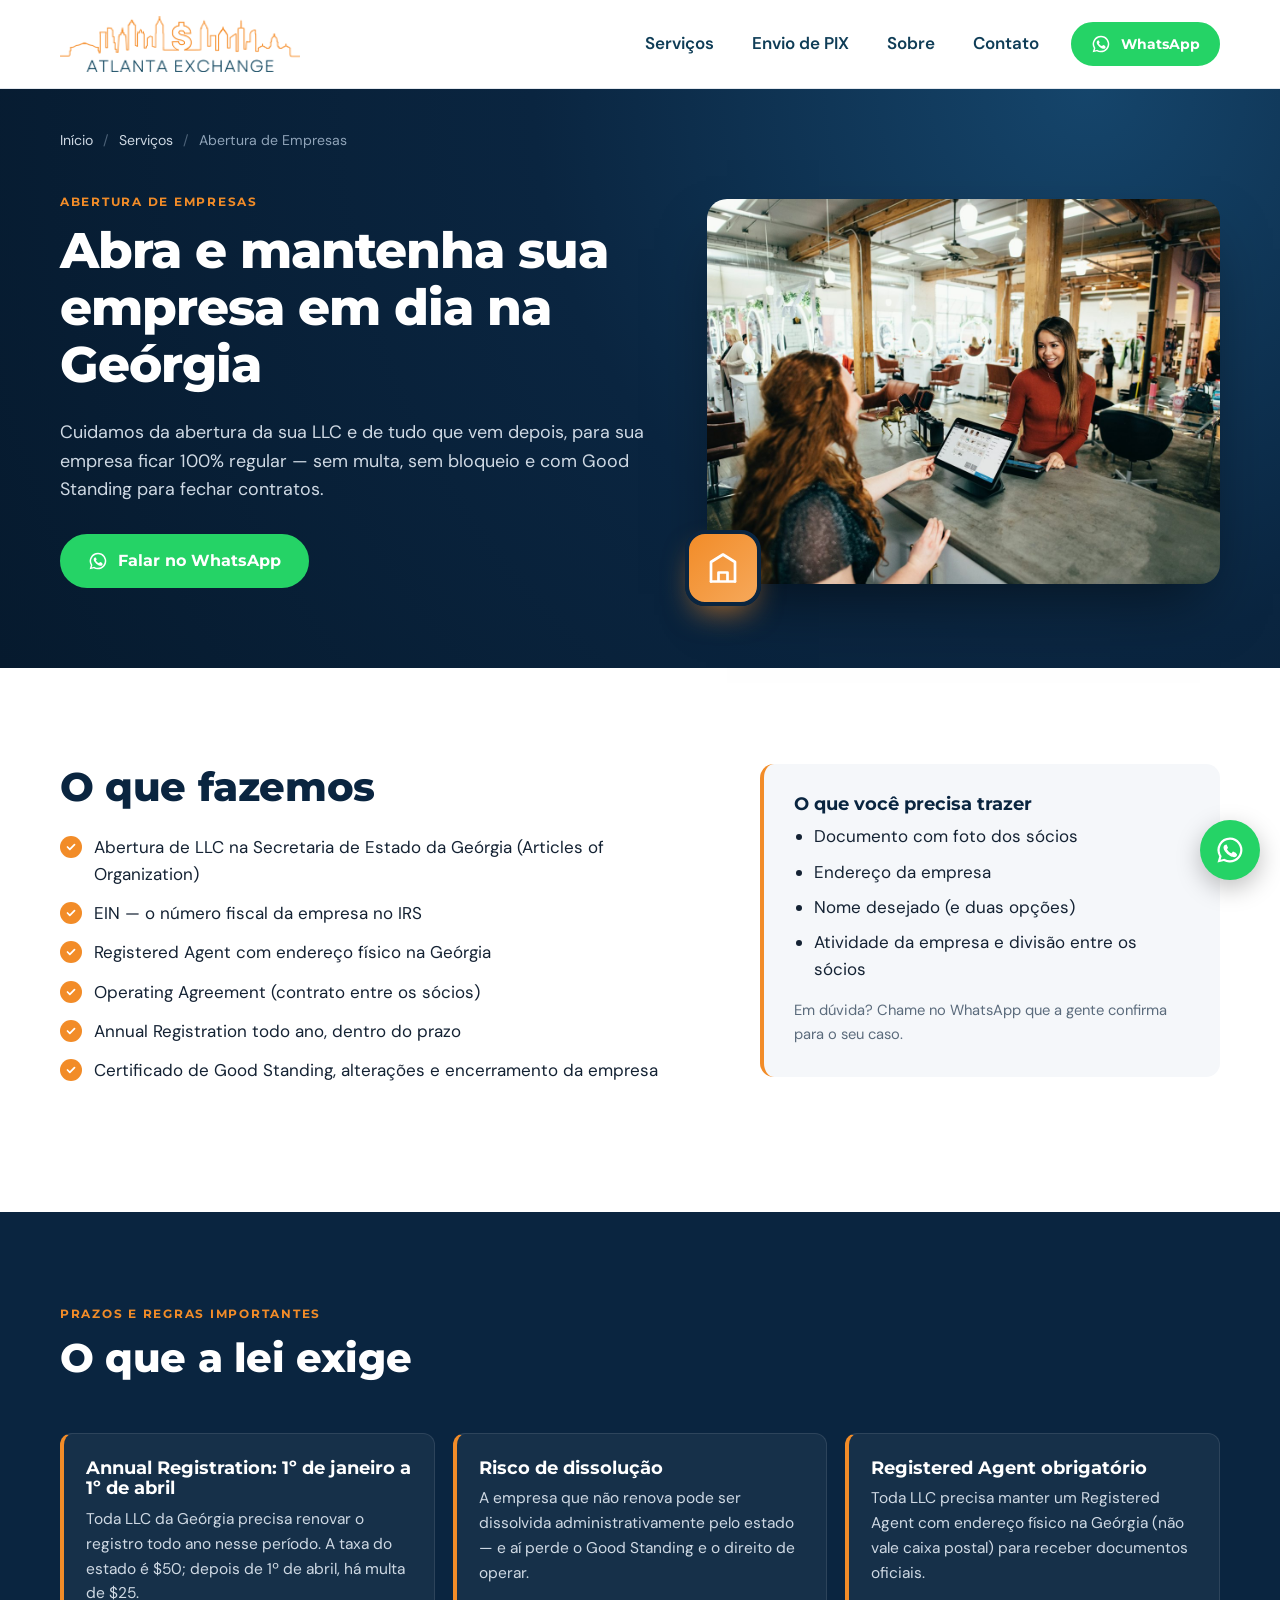
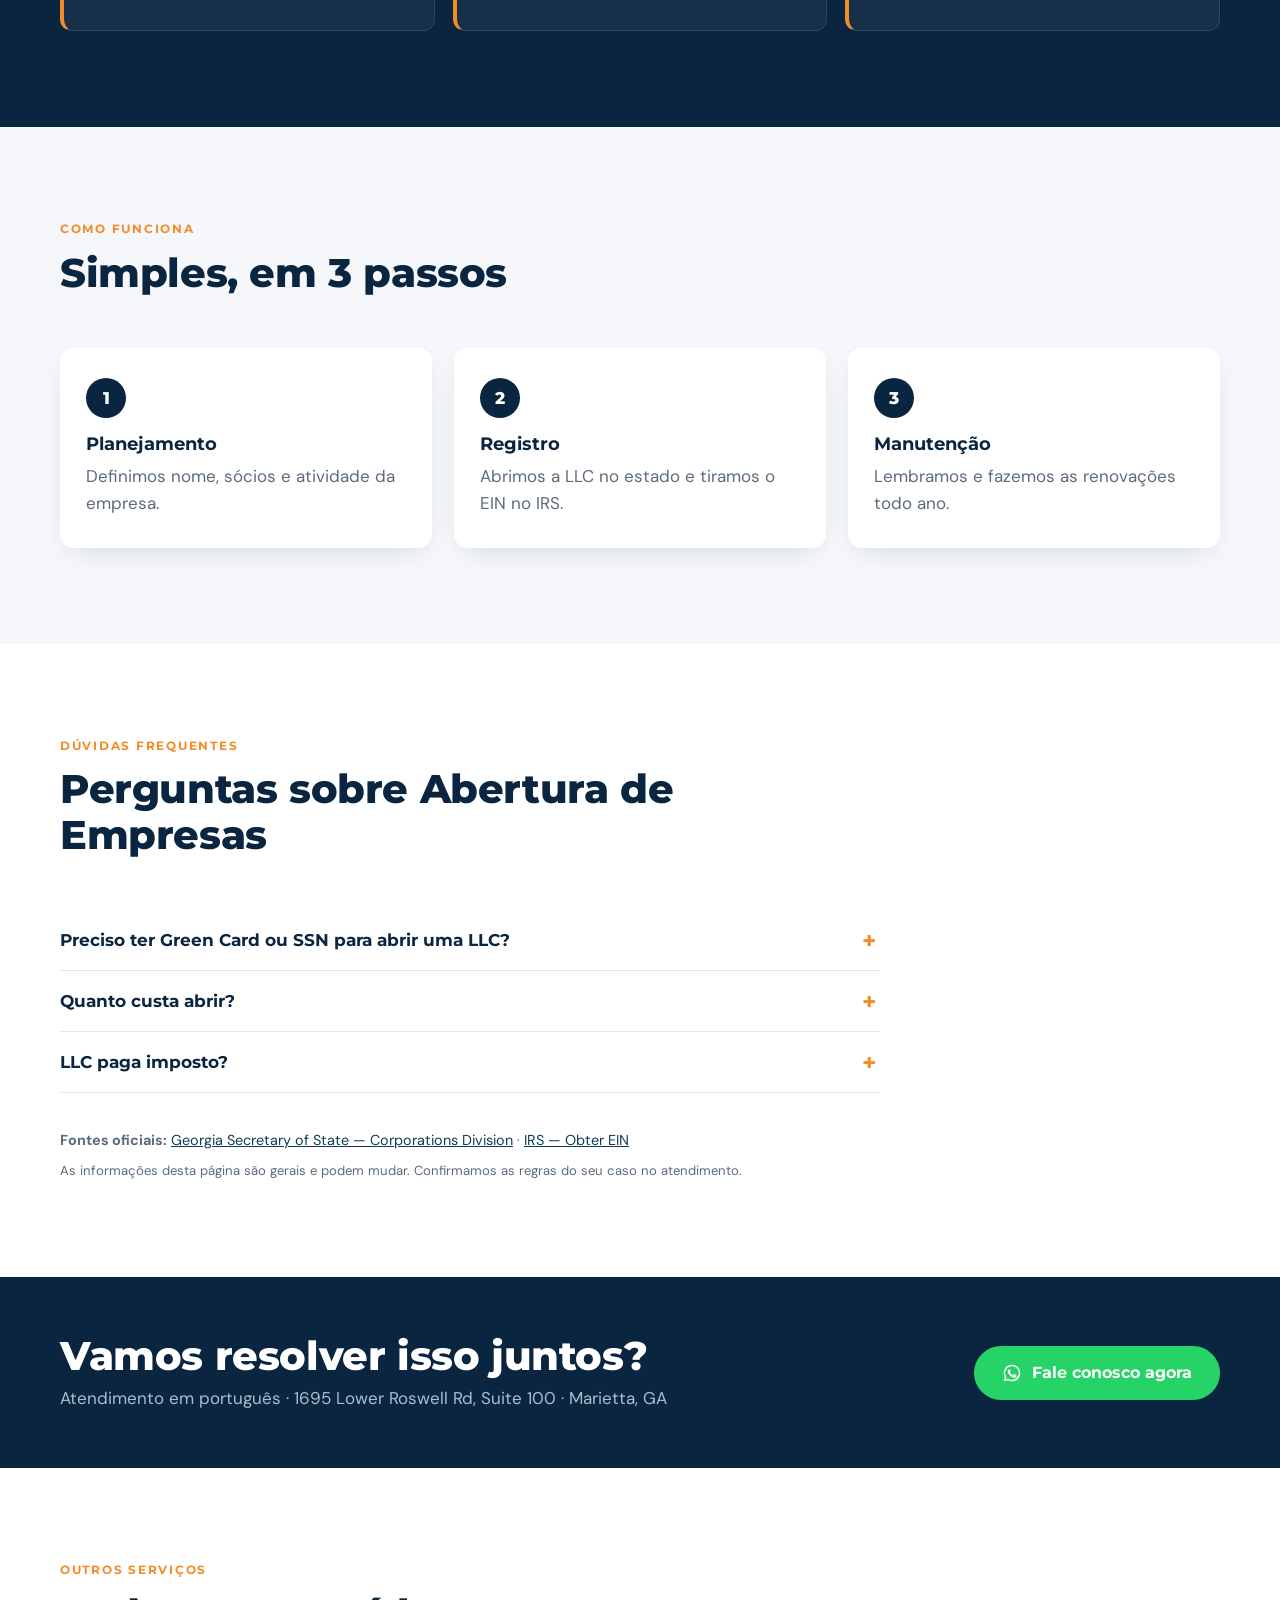
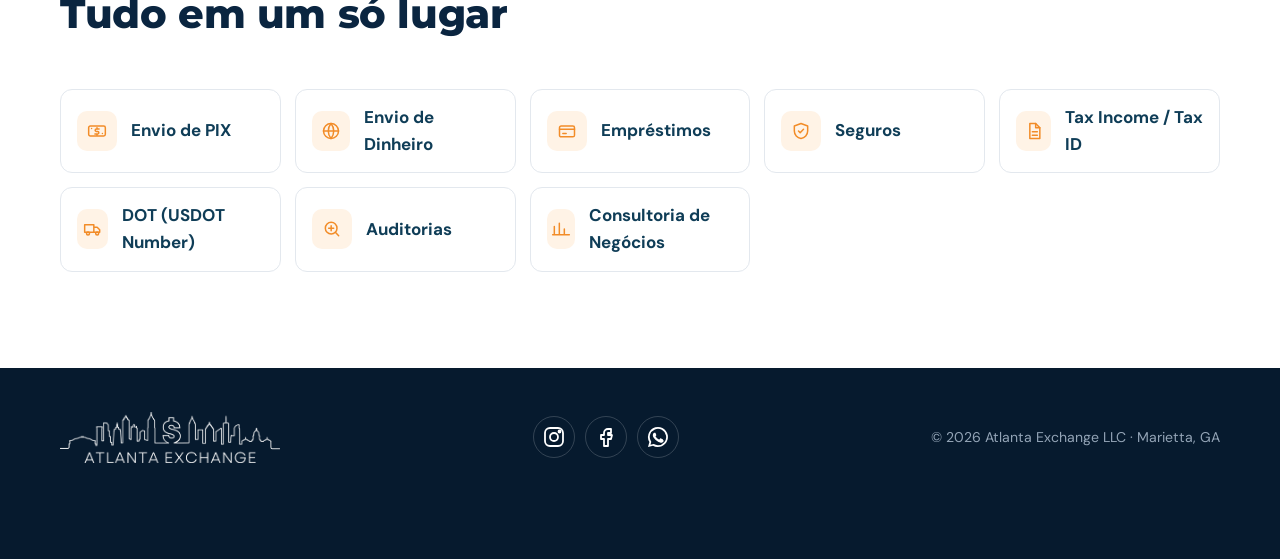
==== site/servicos/abertura-de-empresas.html @ a4a87ce2 "Site novo da Atlanta Exchange (fora do Wix) Site estático com home, 9 páginas de serviço, cotação do" ====
<!doctype html>
<html lang="pt-BR">
<head>
  <meta charset="utf-8">
  <meta name="viewport" content="width=device-width, initial-scale=1">
  <title>Abertura de Empresas em Atlanta | Atlanta Exchange LLC</title>
  <meta name="description" content="Abra sua LLC na Geórgia e mantenha tudo em dia: EIN, Registered Agent e Annual Registration. Atendimento em português em Marietta, GA.">
  <link rel="canonical" href="https://www.atlantaexchangellc.com/servicos/abertura-de-empresas.html">
  <meta property="og:type" content="website">
  <meta property="og:title" content="Abertura de Empresas | Atlanta Exchange">
  <meta property="og:description" content="Abra sua LLC na Geórgia e mantenha tudo em dia: EIN, Registered Agent e Annual Registration.">
  <meta property="og:image" content="https://www.atlantaexchangellc.com/img/hero.jpg">
  <meta property="og:locale" content="pt_BR">
  <link rel="icon" href="../img/favicon.svg" type="image/svg+xml">
  <link rel="preconnect" href="https://fonts.googleapis.com">
  <link rel="preconnect" href="https://fonts.gstatic.com" crossorigin>
  <link href="https://fonts.googleapis.com/css2?family=Montserrat:wght@600;700;800&family=DM+Sans:wght@400;500;700&display=swap" rel="stylesheet">
  <link rel="stylesheet" href="../styles.css">
  <script type="application/ld+json">{"@context":"https://schema.org","@type":"FAQPage","mainEntity":[{"@type":"Question","name":"Preciso ter Green Card ou SSN para abrir uma LLC?","acceptedAnswer":{"@type":"Answer","text":"Não. Não é preciso ser residente para abrir uma LLC. Para o EIN, explicamos o caminho no seu caso."}},{"@type":"Question","name":"Quanto custa abrir?","acceptedAnswer":{"@type":"Answer","text":"A taxa do estado da Geórgia para abrir a LLC é de $100 (online), mais o nosso serviço. Passamos o valor total antes de começar."}},{"@type":"Question","name":"LLC paga imposto?","acceptedAnswer":{"@type":"Answer","text":"Depende do tipo. LLC de um sócio declara junto com o imposto pessoal (Schedule C); LLC com sócios declara pelo Form 1065. Veja nossa página de Tax."}}]}</script>
</head>
<body>

<header class="nav" id="top">
  <div class="quote" data-quote hidden>
    <div class="wrap quote__inner">
      <span class="quote__live" aria-hidden="true"></span>
      <span class="quote__pair">Dólar hoje <small>USD → BRL</small></span>
      <strong class="quote__value" data-quote-value>R$ —</strong>
      <span class="quote__change" data-quote-change></span>
      <span class="quote__time" data-quote-time></span>
      <a class="quote__cta" href="https://wa.me/16787700385?text=Ol%C3%A1!%20Qual%20a%20cota%C3%A7%C3%A3o%20de%20hoje%20para%20envio%20de%20PIX%3F" target="_blank" rel="noopener">Ver nossa cotação para PIX →</a>
    </div>
  </div>
  <div class="wrap nav__inner">
    <a href="../" class="nav__logo" aria-label="Atlanta Exchange — início">
      <img src="../img/logo.png" alt="Atlanta Exchange" width="250" height="58">
    </a>
    <button class="nav__toggle" aria-label="Abrir menu" aria-expanded="false" aria-controls="menu">
      <span></span><span></span><span></span>
    </button>
    <nav id="menu" class="nav__menu">
      <a href="../#servicos">Serviços</a>
      <a href="../#remessa">Envio de PIX</a>
      <a href="../#sobre">Sobre</a>
      <a href="../#contato">Contato</a>
      <a href="https://wa.me/16787700385" class="btn btn--sm btn--wa" target="_blank" rel="noopener"><svg class="wa-ico" viewBox="0 0 24 24" aria-hidden="true"><path fill="currentColor" d="M12 2a10 10 0 0 0-8.6 15.1L2 22l5-1.3A10 10 0 1 0 12 2Zm0 18.2a8.2 8.2 0 0 1-4.2-1.1l-.3-.2-3 .8.8-2.9-.2-.3A8.2 8.2 0 1 1 12 20.2Zm4.5-6.1c-.2-.1-1.5-.7-1.7-.8-.2-.1-.4-.1-.6.1l-.8 1c-.1.2-.3.2-.5.1a6.7 6.7 0 0 1-3.3-2.9c-.2-.4.2-.4.7-1.3.1-.2 0-.3 0-.4l-.8-1.8c-.2-.5-.4-.4-.6-.4h-.5a1 1 0 0 0-.7.3 3 3 0 0 0-.9 2.2 5.2 5.2 0 0 0 1.1 2.8 11.9 11.9 0 0 0 4.6 4c1.7.7 2.3.8 3.2.7.5-.1 1.5-.6 1.7-1.2.2-.6.2-1.1.2-1.2-.1-.1-.3-.2-.5-.3Z"/></svg> WhatsApp</a>
    </nav>
  </div>
</header>

<main>
  <section class="page-hero">
    <div class="wrap">
      <nav class="crumbs" aria-label="Você está em"><a href="../">Início</a> <span>/</span> <a href="../#servicos">Serviços</a> <span>/</span> Abertura de Empresas</nav>
      <div class="page-hero__inner">
        <div>
          <p class="eyebrow">Abertura de Empresas</p>
          <h1>Abra e mantenha sua empresa em dia na Geórgia</h1>
          <p class="page-hero__lead">Cuidamos da abertura da sua LLC e de tudo que vem depois, para sua empresa ficar 100% regular — sem multa, sem bloqueio e com Good Standing para fechar contratos.</p>
          <a href="https://wa.me/16787700385?text=Ol%C3%A1!%20Quero%20abrir%20(ou%20regularizar)%20minha%20empresa." class="btn btn--wa" target="_blank" rel="noopener"><svg class="wa-ico" viewBox="0 0 24 24" aria-hidden="true"><path fill="currentColor" d="M12 2a10 10 0 0 0-8.6 15.1L2 22l5-1.3A10 10 0 1 0 12 2Zm0 18.2a8.2 8.2 0 0 1-4.2-1.1l-.3-.2-3 .8.8-2.9-.2-.3A8.2 8.2 0 1 1 12 20.2Zm4.5-6.1c-.2-.1-1.5-.7-1.7-.8-.2-.1-.4-.1-.6.1l-.8 1c-.1.2-.3.2-.5.1a6.7 6.7 0 0 1-3.3-2.9c-.2-.4.2-.4.7-1.3.1-.2 0-.3 0-.4l-.8-1.8c-.2-.5-.4-.4-.6-.4h-.5a1 1 0 0 0-.7.3 3 3 0 0 0-.9 2.2 5.2 5.2 0 0 0 1.1 2.8 11.9 11.9 0 0 0 4.6 4c1.7.7 2.3.8 3.2.7.5-.1 1.5-.6 1.7-1.2.2-.6.2-1.1.2-1.2-.1-.1-.3-.2-.5-.3Z"/></svg> Falar no WhatsApp</a>
        </div>
        <figure class="page-hero__photo">
          <img src="../img/servicos/abertura-de-empresas.jpg" alt="Empreendedora atendendo cliente no balcão do seu negócio" width="1200" height="900">
          <span class="page-hero__icon"><svg viewBox="0 0 24 24"><path d="M4 21V8l8-5 8 5v13"/><path d="M9 21v-6h6v6M4 21h16"/></svg></span>
        </figure>
      </div>
    </div>
  </section>

  <section class="section">
    <div class="wrap detail">
      <div>
        <h2>O que fazemos</h2>
        <ul class="checks checks--light">
          <li>Abertura de LLC na Secretaria de Estado da Geórgia (Articles of Organization)</li>
          <li>EIN — o número fiscal da empresa no IRS</li>
          <li>Registered Agent com endereço físico na Geórgia</li>
          <li>Operating Agreement (contrato entre os sócios)</li>
          <li>Annual Registration todo ano, dentro do prazo</li>
          <li>Certificado de Good Standing, alterações e encerramento da empresa</li>
        </ul>
      </div>
      <aside class="docs">
        <h3>O que você precisa trazer</h3>
        <ul>
          <li>Documento com foto dos sócios</li>
          <li>Endereço da empresa</li>
          <li>Nome desejado (e duas opções)</li>
          <li>Atividade da empresa e divisão entre os sócios</li>
        </ul>
        <p class="docs__note">Em dúvida? Chame no WhatsApp que a gente confirma para o seu caso.</p>
      </aside>
    </div>
  </section>

  <section class="section section--dark">
    <div class="wrap">
      <div class="section__head"><p class="eyebrow">Prazos e regras importantes</p><h2>O que a lei exige</h2></div>
      <div class="rules rules--3">
        <div class="rule"><h3>Annual Registration: 1º de janeiro a 1º de abril</h3><p>Toda LLC da Geórgia precisa renovar o registro todo ano nesse período. A taxa do estado é $50; depois de 1º de abril, há multa de $25.</p></div>
        <div class="rule"><h3>Risco de dissolução</h3><p>A empresa que não renova pode ser dissolvida administrativamente pelo estado — e aí perde o Good Standing e o direito de operar.</p></div>
        <div class="rule"><h3>Registered Agent obrigatório</h3><p>Toda LLC precisa manter um Registered Agent com endereço físico na Geórgia (não vale caixa postal) para receber documentos oficiais.</p></div>
      </div>
    </div>
  </section>

  <section class="section section--tint">
    <div class="wrap">
      <div class="section__head"><p class="eyebrow">Como funciona</p><h2>Simples, em 3 passos</h2></div>
      <ol class="steps">
        <li><h3>Planejamento</h3><p>Definimos nome, sócios e atividade da empresa.</p></li>
        <li><h3>Registro</h3><p>Abrimos a LLC no estado e tiramos o EIN no IRS.</p></li>
        <li><h3>Manutenção</h3><p>Lembramos e fazemos as renovações todo ano.</p></li>
      </ol>
    </div>
  </section>

  <section class="section">
    <div class="wrap faq">
      <div class="section__head"><p class="eyebrow">Dúvidas frequentes</p><h2>Perguntas sobre Abertura de Empresas</h2></div>
      <details><summary>Preciso ter Green Card ou SSN para abrir uma LLC?</summary><p>Não. Não é preciso ser residente para abrir uma LLC. Para o EIN, explicamos o caminho no seu caso.</p></details>
      <details><summary>Quanto custa abrir?</summary><p>A taxa do estado da Geórgia para abrir a LLC é de $100 (online), mais o nosso serviço. Passamos o valor total antes de começar.</p></details>
      <details><summary>LLC paga imposto?</summary><p>Depende do tipo. LLC de um sócio declara junto com o imposto pessoal (Schedule C); LLC com sócios declara pelo Form 1065. Veja nossa página de Tax.</p></details>
      <p class="sources"><strong>Fontes oficiais:</strong> <a href="https://sos.ga.gov/corporations-division-georgia-secretary-states-office" target="_blank" rel="noopener">Georgia Secretary of State — Corporations Division</a> · <a href="https://www.irs.gov/businesses/small-businesses-self-employed/get-an-employer-identification-number" target="_blank" rel="noopener">IRS — Obter EIN</a></p>
      <p class="disclaimer">As informações desta página são gerais e podem mudar. Confirmamos as regras do seu caso no atendimento.</p>
    </div>
  </section>

  <section class="cta-band">
    <div class="wrap cta-band__inner">
      <div>
        <h2>Vamos resolver isso juntos?</h2>
        <p>Atendimento em português · 1695 Lower Roswell Rd, Suite 100 · Marietta, GA</p>
      </div>
      <a href="https://wa.me/16787700385?text=Ol%C3%A1!%20Quero%20abrir%20(ou%20regularizar)%20minha%20empresa." class="btn btn--wa" target="_blank" rel="noopener"><svg class="wa-ico" viewBox="0 0 24 24" aria-hidden="true"><path fill="currentColor" d="M12 2a10 10 0 0 0-8.6 15.1L2 22l5-1.3A10 10 0 1 0 12 2Zm0 18.2a8.2 8.2 0 0 1-4.2-1.1l-.3-.2-3 .8.8-2.9-.2-.3A8.2 8.2 0 1 1 12 20.2Zm4.5-6.1c-.2-.1-1.5-.7-1.7-.8-.2-.1-.4-.1-.6.1l-.8 1c-.1.2-.3.2-.5.1a6.7 6.7 0 0 1-3.3-2.9c-.2-.4.2-.4.7-1.3.1-.2 0-.3 0-.4l-.8-1.8c-.2-.5-.4-.4-.6-.4h-.5a1 1 0 0 0-.7.3 3 3 0 0 0-.9 2.2 5.2 5.2 0 0 0 1.1 2.8 11.9 11.9 0 0 0 4.6 4c1.7.7 2.3.8 3.2.7.5-.1 1.5-.6 1.7-1.2.2-.6.2-1.1.2-1.2-.1-.1-.3-.2-.5-.3Z"/></svg> Fale conosco agora</a>
    </div>
  </section>

  <section class="section">
    <div class="wrap">
      <div class="section__head"><p class="eyebrow">Outros serviços</p><h2>Tudo em um só lugar</h2></div>
      <div class="others">
        <a href="envio-de-pix.html"><span class="card__icon"><svg viewBox="0 0 24 24"><rect x="2" y="6" width="20" height="12" rx="2"/><path d="M14.5 9.5h-3.2a1.5 1.5 0 0 0 0 3h1.4a1.5 1.5 0 0 1 0 3H9.5M12 8v1.5M12 15.5V17M5.5 9v.01M18.5 15v.01"/></svg></span>Envio de PIX</a>
        <a href="envio-de-dinheiro.html"><span class="card__icon"><svg viewBox="0 0 24 24"><circle cx="12" cy="12" r="9"/><path d="M3 12h18M12 3a14 14 0 0 1 0 18M12 3a14 14 0 0 0 0 18"/></svg></span>Envio de Dinheiro</a>
        <a href="emprestimos.html"><span class="card__icon"><svg viewBox="0 0 24 24"><rect x="3" y="6" width="18" height="13" rx="2"/><path d="M3 10h18M7 15h4"/></svg></span>Empréstimos</a>
        <a href="seguros.html"><span class="card__icon"><svg viewBox="0 0 24 24"><path d="M12 3 4 6v6c0 4.5 3.4 8.3 8 9 4.6-.7 8-4.5 8-9V6l-8-3Z"/><path d="m9 12 2 2 4-4"/></svg></span>Seguros</a>
        <a href="tax-income-tax-id.html"><span class="card__icon"><svg viewBox="0 0 24 24"><path d="M7 3h7l5 5v13H7z"/><path d="M14 3v5h5M10 13h6M10 17h6"/></svg></span>Tax Income / Tax ID</a>
        <a href="dot-usdot.html"><span class="card__icon"><svg viewBox="0 0 24 24"><path d="M2 7h11v9H2zM13 10h4l3 3v3h-7"/><circle cx="6" cy="17.5" r="1.8"/><circle cx="17" cy="17.5" r="1.8"/></svg></span>DOT (USDOT Number)</a>
        <a href="auditorias.html"><span class="card__icon"><svg viewBox="0 0 24 24"><circle cx="11" cy="11" r="7"/><path d="m20 20-4-4M8 11h6M11 8v6"/></svg></span>Auditorias</a>
        <a href="consultoria-de-negocios.html"><span class="card__icon"><svg viewBox="0 0 24 24"><path d="M4 19V9M10 19V5M16 19v-7M22 19H2"/></svg></span>Consultoria de Negócios</a>
      </div>
    </div>
  </section>
</main>

<footer class="footer">
  <div class="wrap footer__inner">
    <img src="../img/logo-white.png" alt="Atlanta Exchange" width="230" height="54" loading="lazy">
    <nav class="footer__social" aria-label="Redes sociais">
      <a href="https://www.instagram.com/atlantaexchangellc" target="_blank" rel="noopener" aria-label="Instagram">
        <svg viewBox="0 0 24 24"><rect x="3" y="3" width="18" height="18" rx="5"/><circle cx="12" cy="12" r="4"/><circle cx="17.5" cy="6.5" r="1" fill="currentColor"/></svg>
      </a>
      <a href="https://www.facebook.com/atlantaexchangellc" target="_blank" rel="noopener" aria-label="Facebook">
        <svg viewBox="0 0 24 24"><path d="M14 8h3V4h-3a4 4 0 0 0-4 4v2H7v4h3v7h4v-7h3l1-4h-4V8Z"/></svg>
      </a>
      <a href="https://wa.me/16787700385" target="_blank" rel="noopener" aria-label="WhatsApp">
        <svg class="wa-ico" viewBox="0 0 24 24" aria-hidden="true"><path fill="currentColor" d="M12 2a10 10 0 0 0-8.6 15.1L2 22l5-1.3A10 10 0 1 0 12 2Zm0 18.2a8.2 8.2 0 0 1-4.2-1.1l-.3-.2-3 .8.8-2.9-.2-.3A8.2 8.2 0 1 1 12 20.2Zm4.5-6.1c-.2-.1-1.5-.7-1.7-.8-.2-.1-.4-.1-.6.1l-.8 1c-.1.2-.3.2-.5.1a6.7 6.7 0 0 1-3.3-2.9c-.2-.4.2-.4.7-1.3.1-.2 0-.3 0-.4l-.8-1.8c-.2-.5-.4-.4-.6-.4h-.5a1 1 0 0 0-.7.3 3 3 0 0 0-.9 2.2 5.2 5.2 0 0 0 1.1 2.8 11.9 11.9 0 0 0 4.6 4c1.7.7 2.3.8 3.2.7.5-.1 1.5-.6 1.7-1.2.2-.6.2-1.1.2-1.2-.1-.1-.3-.2-.5-.3Z"/></svg>
      </a>
    </nav>
    <p class="footer__copy">© <span id="year">2026</span> Atlanta Exchange LLC · Marietta, GA</p>
  </div>
</footer>

<a href="https://wa.me/16787700385" class="wa-float" target="_blank" rel="noopener" aria-label="Falar no WhatsApp">
  <svg viewBox="0 0 24 24" width="30" height="30" aria-hidden="true"><path fill="currentColor" d="M12 2a10 10 0 0 0-8.6 15.1L2 22l5-1.3A10 10 0 1 0 12 2Zm0 18.2a8.2 8.2 0 0 1-4.2-1.1l-.3-.2-3 .8.8-2.9-.2-.3A8.2 8.2 0 1 1 12 20.2Zm4.5-6.1c-.2-.1-1.5-.7-1.7-.8-.2-.1-.4-.1-.6.1l-.8 1c-.1.2-.3.2-.5.1a6.7 6.7 0 0 1-3.3-2.9c-.2-.4.2-.4.7-1.3.1-.2 0-.3 0-.4l-.8-1.8c-.2-.5-.4-.4-.6-.4h-.5a1 1 0 0 0-.7.3 3 3 0 0 0-.9 2.2 5.2 5.2 0 0 0 1.1 2.8 11.9 11.9 0 0 0 4.6 4c1.7.7 2.3.8 3.2.7.5-.1 1.5-.6 1.7-1.2.2-.6.2-1.1.2-1.2-.1-.1-.3-.2-.5-.3Z"/></svg>
</a>

<script src="../script.js"></script>
</body>
</html>
---- site/styles.css ----
:root {
  --navy-900: #061a2e;
  --navy-800: #0a2540;
  --navy-700: #0f3d57;
  --orange: #f28c28;
  --orange-600: #dd7612;
  --ink: #142233;
  --muted: #5b6b7c;
  --line: #e3e8ee;
  --bg: #ffffff;
  --tint: #f5f7fa;
  --radius: 14px;
  --shadow: 0 10px 30px -12px rgba(10, 37, 64, .18);
  --head: "Montserrat", system-ui, sans-serif;
  --body: "DM Sans", system-ui, sans-serif;
}

*, *::before, *::after { box-sizing: border-box; }
html { scroll-behavior: smooth; scroll-padding-top: 136px; }
body {
  margin: 0;
  font: 400 17px/1.6 var(--body);
  color: var(--ink);
  background: var(--bg);
  -webkit-font-smoothing: antialiased;
}
img { max-width: 100%; height: auto; display: block; }
a { color: inherit; }
h1, h2, h3 { font-family: var(--head); line-height: 1.15; margin: 0 0 .5em; color: var(--navy-800); }
h1 { font-size: clamp(2.2rem, 5.5vw, 3.8rem); font-weight: 800; letter-spacing: -.02em; }
h2 { font-size: clamp(1.7rem, 3.4vw, 2.5rem); font-weight: 800; letter-spacing: -.01em; }
h3 { font-size: 1.12rem; font-weight: 700; }
p { margin: 0 0 1em; }

.wrap { width: min(1160px, 100% - 32px); margin-inline: auto; }
.accent { color: var(--orange); }
.eyebrow {
  font: 700 .78rem/1 var(--head);
  letter-spacing: .14em;
  text-transform: uppercase;
  color: var(--orange);
  margin-bottom: 14px;
}

/* Buttons */
.btn {
  display: inline-flex; align-items: center; justify-content: center; gap: 10px;
  padding: 15px 26px;
  background: var(--orange); color: #fff;
  font: 700 1rem/1 var(--head);
  border: 2px solid var(--orange); border-radius: 999px;
  text-decoration: none; cursor: pointer;
  transition: background .2s, border-color .2s, transform .2s;
}
.btn:hover { background: var(--orange-600); border-color: var(--orange-600); transform: translateY(-1px); }
.btn:focus-visible { outline: 3px solid #fff; outline-offset: 3px; }
.btn--ghost { background: transparent; border-color: rgba(255,255,255,.55); }
.btn--ghost:hover { background: rgba(255,255,255,.1); border-color: #fff; }
.btn--sm { padding: 10px 18px; font-size: .9rem; }
.btn--block { width: 100%; }

/* Nav */
.nav {
  position: sticky; top: 0; z-index: 50;
  background: rgba(255,255,255,.94);
  backdrop-filter: saturate(160%) blur(10px);
  border-bottom: 1px solid var(--line);
}
.nav__inner { display: flex; align-items: center; justify-content: space-between; height: 88px; }
.nav__logo img { width: 240px; }
@media (max-width: 520px) { .nav__logo img { width: 190px; } }
.nav__menu { display: flex; align-items: center; gap: 6px; }
.nav__menu a:not(.btn) {
  text-decoration: none; font-weight: 600; color: var(--navy-700);
  position: relative; padding: 10px 16px; border-radius: 999px;
  transition: color .2s, background .2s;
}
.nav__menu a:not(.btn)::after {
  content: ""; position: absolute; left: 50%; right: 50%; bottom: 4px; height: 2px;
  background: var(--orange); transition: left .25s, right .25s;
}
.nav__menu a:not(.btn):hover,
.nav__menu a:not(.btn):focus-visible { color: var(--orange-600); background: #fff3e6; }
.nav__menu a:not(.btn):hover::after,
.nav__menu a:not(.btn):focus-visible::after { left: 16px; right: 16px; }
.nav__menu .btn { margin-left: 10px; }
.nav__toggle { display: none; }

@media (max-width: 860px) {
  .nav__toggle {
    display: grid; gap: 5px; place-content: center;
    width: 44px; height: 44px; border: 0; background: none; cursor: pointer;
  }
  .nav__toggle span { width: 24px; height: 2px; background: var(--navy-800); transition: transform .2s, opacity .2s; }
  .nav__toggle[aria-expanded="true"] span:nth-child(1) { transform: translateY(7px) rotate(45deg); }
  .nav__toggle[aria-expanded="true"] span:nth-child(2) { opacity: 0; }
  .nav__toggle[aria-expanded="true"] span:nth-child(3) { transform: translateY(-7px) rotate(-45deg); }
  .nav__menu {
    position: absolute; top: 100%; left: 0; right: 0;
    flex-direction: column; align-items: stretch; gap: 0;
    background: #fff; border-bottom: 1px solid var(--line);
    padding: 8px 16px 20px;
    display: none;
  }
  .nav__menu.is-open { display: flex; }
  .nav__menu a:not(.btn) { padding: 14px 12px; border-radius: 8px; border-bottom: 1px solid var(--line); }
  .nav__menu a:not(.btn)::after { display: none; }
  .nav__menu .btn { margin: 16px 0 0; }
}

/* Hero */
.hero {
  position: relative; overflow: hidden;
  color: #fff;
  min-height: min(88vh, 760px);
  display: flex; align-items: center;
  padding: 90px 0 70px;
  background: var(--navy-900);
}
.hero__bg {
  position: absolute; inset: 0;
  background:
    linear-gradient(90deg, rgba(6,26,46,.96) 0%, rgba(6,26,46,.85) 42%, rgba(6,26,46,.25) 75%, rgba(6,26,46,.1) 100%),
    url("img/hero.jpg") 75% 30% / cover no-repeat;
}
.hero__inner { position: relative; }
.hero h1 { color: #fff; max-width: 13ch; }
.hero__lead { font-size: 1.15rem; color: #cfd9e4; max-width: 46ch; margin-bottom: 32px; }
.hero__cta { display: flex; flex-wrap: wrap; gap: 14px; margin-bottom: 56px; }
.hero__stats {
  list-style: none; margin: 0; padding: 0;
  display: flex; flex-wrap: wrap; gap: 18px 44px;
}
.hero__stats li { display: flex; flex-direction: column; border-left: 3px solid var(--orange); padding-left: 14px; }
.hero__stats strong { font: 800 1.9rem/1.1 var(--head); color: #fff; }
.hero__stats span { font-size: .9rem; color: #aebdcc; }

@media (max-width: 700px) {
  .hero { min-height: auto; padding: 64px 0 52px; }
  .hero__bg {
    background:
      linear-gradient(180deg, rgba(6,26,46,.75) 0%, rgba(6,26,46,.92) 55%, rgba(6,26,46,.98) 100%),
      url("img/hero.jpg") 60% 20% / cover no-repeat;
  }
}

/* Sections */
.section { padding: 96px 0; }
.section--tint { background: var(--tint); }
.section--dark { background: var(--navy-800); color: #cfd9e4; }
.section--dark h2 { color: #fff; }
.section__head { max-width: 680px; margin-bottom: 52px; }
.section__head p:last-child { color: var(--muted); font-size: 1.05rem; }
@media (max-width: 700px) { .section { padding: 68px 0; } }

.grid { display: grid; gap: 22px; }

/* Services */
.services { grid-template-columns: repeat(3, 1fr); }
@media (max-width: 960px) { .services { grid-template-columns: repeat(2, 1fr); } }
@media (max-width: 560px) { .services { grid-template-columns: 1fr; } }
.card {
  background: #fff; border: 1px solid var(--line); border-radius: var(--radius);
  padding: 28px 26px;
  transition: transform .25s, box-shadow .25s, border-color .25s;
}
.card:hover { transform: translateY(-4px); box-shadow: var(--shadow); border-color: transparent; }
.card p { color: var(--muted); font-size: .97rem; margin: 0; }
.card__icon {
  width: 50px; height: 50px; border-radius: 12px;
  display: grid; place-items: center;
  background: #fff3e6; color: var(--orange);
  margin-bottom: 18px;
}
.card__icon svg, .info svg, .footer__social svg {
  width: 24px; height: 24px; fill: none; stroke: currentColor;
  stroke-width: 1.8; stroke-linecap: round; stroke-linejoin: round;
}

/* Split */
.split { display: grid; grid-template-columns: 1fr 1fr; gap: 64px; align-items: center; }
.split__media img { border-radius: var(--radius); aspect-ratio: 4 / 5; object-fit: cover; object-position: center 20%; width: 100%; max-height: 640px; }
.split__text > p { font-size: 1.05rem; }
.checks { list-style: none; padding: 0; margin: 24px 0 32px; display: grid; gap: 12px; }
.checks li { display: flex; gap: 12px; align-items: flex-start; color: #e6edf4; }
.checks li::before {
  content: ""; flex: none; width: 22px; height: 22px; margin-top: 2px; border-radius: 50%;
  background: var(--orange) url("data:image/svg+xml,%3Csvg xmlns='http://www.w3.org/2000/svg' viewBox='0 0 24 24' fill='none' stroke='white' stroke-width='3' stroke-linecap='round' stroke-linejoin='round'%3E%3Cpath d='m6 12 4 4 8-8'/%3E%3C/svg%3E") center / 14px no-repeat;
}
@media (max-width: 860px) { .split { grid-template-columns: 1fr; gap: 40px; } }

/* Values */
.values { grid-template-columns: repeat(auto-fit, minmax(260px, 1fr)); gap: 24px; }
.value { background: #fff; border: 1px solid var(--line); border-radius: var(--radius); padding: 30px 28px; border-top: 3px solid var(--orange); }
.value__icon {
  width: 56px; height: 56px; border-radius: 50%; display: grid; place-items: center;
  background: linear-gradient(135deg, var(--orange), #f6a85a); color: #fff;
  margin-bottom: 18px; box-shadow: 0 8px 20px -8px rgba(242,140,40,.6);
  transition: transform .3s;
}
.value__icon svg { width: 26px; height: 26px; fill: none; stroke: currentColor; stroke-width: 1.8; stroke-linecap: round; stroke-linejoin: round; }
.value:hover .value__icon { transform: translateY(-4px) rotate(-6deg); }
.value p { color: var(--muted); }

/* Contact */
.contact { display: grid; grid-template-columns: 1fr 1.1fr; gap: 64px; align-items: start; }
.contact__info > p { color: var(--muted); }
.info { list-style: none; padding: 0; margin: 28px 0; display: grid; gap: 18px; }
.info li { display: flex; gap: 14px; align-items: flex-start; }
.info svg { color: var(--orange); flex: none; margin-top: 2px; }
.info a { text-decoration: none; font-weight: 500; }
.info a:hover { color: var(--orange-600); }
.hours { border-collapse: collapse; width: 100%; max-width: 360px; }
.hours caption { text-align: left; font: 700 1rem var(--head); color: var(--navy-800); margin-bottom: 10px; }
.hours th, .hours td { padding: 10px 0; border-bottom: 1px solid var(--line); text-align: left; font-weight: 400; }
.hours td { text-align: right; font-weight: 700; color: var(--navy-700); }

.form {
  background: #fff; border-radius: var(--radius); box-shadow: var(--shadow);
  padding: 34px; display: grid; gap: 16px;
}
.form h3 { font-size: 1.35rem; margin: 0; }
.form__note { color: var(--muted); font-size: .92rem; margin: -8px 0 4px; }
.form__row { display: grid; grid-template-columns: 1fr 1fr; gap: 16px; }
.form label { display: grid; gap: 6px; font-size: .9rem; font-weight: 500; color: var(--navy-700); }
.form input, .form select, .form textarea {
  font: inherit; color: var(--ink);
  padding: 12px 14px; border: 1px solid #cdd6e0; border-radius: 10px; background: #fff;
  width: 100%;
}
.form input:focus, .form select:focus, .form textarea:focus {
  outline: none; border-color: var(--orange); box-shadow: 0 0 0 3px rgba(242,140,40,.2);
}
.form .is-invalid { border-color: #d64545; }
.form__error { color: #c03030; font-size: .9rem; margin: 0; }
@media (max-width: 860px) { .contact { grid-template-columns: 1fr; gap: 44px; } }
@media (max-width: 520px) { .form { padding: 24px 18px; } .form__row { grid-template-columns: 1fr; } }

.map { margin-top: 64px; }
.map iframe { width: 100%; height: 360px; border: 0; border-radius: var(--radius); display: block; }

/* Footer */
.footer { background: var(--navy-900); color: #93a4b6; padding: 44px 0 96px; }
.footer__inner { display: flex; align-items: center; justify-content: space-between; gap: 24px; flex-wrap: wrap; }
.footer__inner img { width: 220px; }
.footer__social { display: flex; gap: 10px; }
.footer__social a {
  width: 42px; height: 42px; border-radius: 50%; display: grid; place-items: center;
  border: 1px solid rgba(255,255,255,.18); color: #fff; transition: background .2s, border-color .2s;
}
.footer__social a:hover { background: var(--orange); border-color: var(--orange); }
.footer__copy { margin: 0; font-size: .88rem; }

/* Floating WhatsApp */
.wa-float {
  position: fixed; right: 20px; bottom: 20px; z-index: 60;
  width: 60px; height: 60px; border-radius: 50%;
  display: grid; place-items: center;
  background: #25d366; color: #fff;
  box-shadow: 0 8px 24px rgba(0,0,0,.25);
  transition: transform .2s;
}
.wa-float:hover { transform: scale(1.07); }

@media (prefers-reduced-motion: reduce) {
  html { scroll-behavior: auto; }
  *, *::before, *::after { transition: none !important; }
}

/* ---- WhatsApp: sempre verde e pulsando ---- */
.btn--wa {
  --wa: #25d366;
  background: var(--wa); border-color: var(--wa); color: #fff;
  animation: wa-pulse 1.8s ease-out infinite;
}
.btn--wa:hover { background: #1ebe5a; border-color: #1ebe5a; }
.btn .wa-ico { width: 20px; height: 20px; flex: none; }
.wa-float { animation: wa-pulse 1.8s ease-out infinite; }
@keyframes wa-pulse {
  0%   { box-shadow: 0 0 0 0 rgba(37, 211, 102, .65); }
  70%  { box-shadow: 0 0 0 16px rgba(37, 211, 102, 0); }
  100% { box-shadow: 0 0 0 0 rgba(37, 211, 102, 0); }
}
.footer__social .wa-ico { stroke: none; fill: currentColor; }
.footer__social a[aria-label="WhatsApp"]:hover { background: #25d366; border-color: #25d366; }
@media (prefers-reduced-motion: reduce) {
  .btn--wa, .wa-float { animation: none; }
}

/* ---- Cartões de serviço clicáveis ---- */
.card--link { display: flex; flex-direction: column; text-decoration: none; color: inherit; }
.card--link p { flex: 1; }
.card__more {
  margin-top: 18px; font: 700 .9rem var(--head); color: var(--orange-600);
  display: inline-flex; gap: 6px; transition: gap .2s;
}
.card--link:hover .card__more { gap: 12px; }
.card--link:hover h3 { color: var(--orange-600); }
.card--link:focus-visible { outline: 3px solid var(--orange); outline-offset: 3px; }

/* ---- Páginas de serviço ---- */
.page-hero {
  background: radial-gradient(circle at 85% 0%, #15456b 0%, var(--navy-800) 45%, var(--navy-900) 100%);
  color: #cfd9e4; padding: 40px 0 80px;
}
.crumbs { font-size: .88rem; color: #8fa3b8; margin-bottom: 44px; }
.crumbs a { color: #cfd9e4; text-decoration: none; }
.crumbs a:hover { color: var(--orange); }
.crumbs span { margin: 0 6px; opacity: .5; }
.page-hero__inner { display: grid; grid-template-columns: 1.15fr 1fr; gap: 56px; align-items: center; }
.page-hero__photo { position: relative; margin: 0; }
.page-hero__photo img {
  width: 100%; aspect-ratio: 4 / 3; object-fit: cover; border-radius: 20px;
  box-shadow: 0 30px 60px -20px rgba(0,0,0,.55);
}
.page-hero__icon {
  position: absolute; left: -22px; bottom: -22px;
  width: 76px; height: 76px; border-radius: 20px; display: grid; place-items: center;
  background: linear-gradient(135deg, var(--orange), #f6a85a); color: #fff;
  box-shadow: 0 14px 30px -10px rgba(242,140,40,.7); border: 4px solid var(--navy-800);
}
.page-hero__icon svg, .others .card__icon svg {
  fill: none; stroke: currentColor; stroke-width: 1.8; stroke-linecap: round; stroke-linejoin: round;
}
.page-hero__icon svg { width: 36px; height: 36px; }
@media (max-width: 860px) {
  .page-hero__inner { grid-template-columns: 1fr; gap: 40px; }
  .page-hero__photo { order: -1; }
  .page-hero__icon { left: 16px; bottom: -26px; width: 60px; height: 60px; border-radius: 16px; }
  .page-hero__icon svg { width: 28px; height: 28px; }
}
.page-hero h1 { color: #fff; font-size: clamp(2rem, 4.4vw, 3.1rem); }
.page-hero__lead { font-size: 1.12rem; max-width: 58ch; margin-bottom: 30px; }

.detail { display: grid; grid-template-columns: 1.4fr 1fr; gap: 56px; align-items: start; }
.checks--light li { color: var(--ink); }
.docs { background: var(--tint); border-radius: var(--radius); padding: 30px; border-left: 4px solid var(--orange); }
.docs ul { margin: 0 0 16px; padding-left: 20px; display: grid; gap: 8px; }
.docs__note { color: var(--muted); font-size: .92rem; margin: 0; }
@media (max-width: 860px) { .detail { grid-template-columns: 1fr; gap: 32px; } }

.steps { list-style: none; padding: 0; margin: 0; display: grid; grid-template-columns: repeat(3, 1fr); gap: 22px; counter-reset: passo; }
.steps li {
  counter-increment: passo; background: #fff; border-radius: var(--radius);
  padding: 30px 26px; box-shadow: var(--shadow); position: relative;
}
.steps li::before {
  content: counter(passo); display: grid; place-items: center;
  width: 40px; height: 40px; border-radius: 50%; margin-bottom: 16px;
  background: var(--navy-800); color: #fff; font: 800 1.05rem var(--head);
}
.steps p { color: var(--muted); margin: 0; }
@media (max-width: 760px) { .steps { grid-template-columns: 1fr; } }

.faq details { max-width: 820px; }
.faq details { border-bottom: 1px solid var(--line); }
.faq summary {
  cursor: pointer; list-style: none; padding: 20px 40px 20px 0; position: relative;
  font: 700 1.05rem var(--head); color: var(--navy-800);
}
.faq summary::-webkit-details-marker { display: none; }
.faq summary::after {
  content: "+"; position: absolute; right: 4px; top: 50%; transform: translateY(-50%);
  font-size: 1.5rem; color: var(--orange); transition: transform .2s;
}
.faq details[open] summary::after { transform: translateY(-50%) rotate(45deg); }
.faq summary:hover { color: var(--orange-600); }
.faq details p { color: var(--muted); margin: 0 0 20px; }

.cta-band { background: var(--navy-800); padding: 56px 0; }
.cta-band__inner { display: flex; align-items: center; justify-content: space-between; gap: 28px; flex-wrap: wrap; }
.cta-band h2 { color: #fff; margin-bottom: 6px; }
.cta-band p { color: #aebdcc; margin: 0; }

.others { display: grid; grid-template-columns: repeat(auto-fill, minmax(220px, 1fr)); gap: 14px; }
.others a {
  display: flex; align-items: center; gap: 14px; padding: 14px 16px;
  border: 1px solid var(--line); border-radius: 12px;
  text-decoration: none; font-weight: 700; color: var(--navy-700);
  transition: border-color .2s, box-shadow .2s, color .2s;
}
.others a:hover { border-color: var(--orange); color: var(--orange-600); box-shadow: var(--shadow); }
.others .card__icon { width: 40px; height: 40px; margin: 0; border-radius: 10px; }
.others .card__icon svg { width: 20px; height: 20px; }

/* ---- Prazos e regras / fontes ---- */
.rules { display: grid; grid-template-columns: repeat(auto-fit, minmax(240px, 1fr)); gap: 18px; }
.rule {
  background: rgba(255,255,255,.05); border: 1px solid rgba(255,255,255,.1);
  border-left: 4px solid var(--orange); border-radius: 12px; padding: 24px 22px;
}
.rule h3 { color: #fff; margin-bottom: 8px; }
.rule p { margin: 0; color: #cfd9e4; font-size: .97rem; }
.sources { margin: 36px 0 8px; font-size: .9rem; color: var(--muted); }
.sources a { color: var(--navy-700); }
.sources a:hover { color: var(--orange-600); }
.disclaimer { font-size: .82rem; color: var(--muted); margin: 0; }
.rules--2, .rules--4 { grid-template-columns: repeat(2, 1fr); }
@media (max-width: 700px) { .rules--2, .rules--4 { grid-template-columns: 1fr; } }

/* ---- Faixa de cotação ao vivo ---- */
.quote { background: var(--navy-900); color: #cfd9e4; font-size: .86rem; }
.quote__inner { display: flex; align-items: center; gap: 14px; height: 38px; white-space: nowrap; overflow: hidden; }
.quote__live {
  width: 8px; height: 8px; border-radius: 50%; background: #25d366; flex: none;
  animation: wa-pulse 1.8s ease-out infinite;
}
.quote__pair { font-weight: 500; }
.quote__pair small { color: #8fa3b8; margin-left: 4px; }
.quote__value { font: 800 1rem var(--head); color: #fff; letter-spacing: .01em; border-radius: 4px; padding: 0 4px; }
.quote__value.is-flash { animation: quote-flash 1.2s ease-out; }
@keyframes quote-flash { from { background: rgba(242,140,40,.55); } to { background: transparent; } }
.quote__change { font-weight: 700; }
.quote__change.is-up { color: #3ddc84; }
.quote__change.is-down { color: #ff7a7a; }
.quote__time { color: #8fa3b8; }
.quote__cta { margin-left: auto; color: var(--orange); font-weight: 700; text-decoration: none; }
.quote__cta:hover { color: #ffb066; text-decoration: underline; }
@media (max-width: 760px) {
  .quote__time, .quote__pair small { display: none; }
  .quote__inner { gap: 10px; }
}
@media (max-width: 480px) {
  .quote__cta { display: none; }
  .quote__inner { justify-content: center; }
}
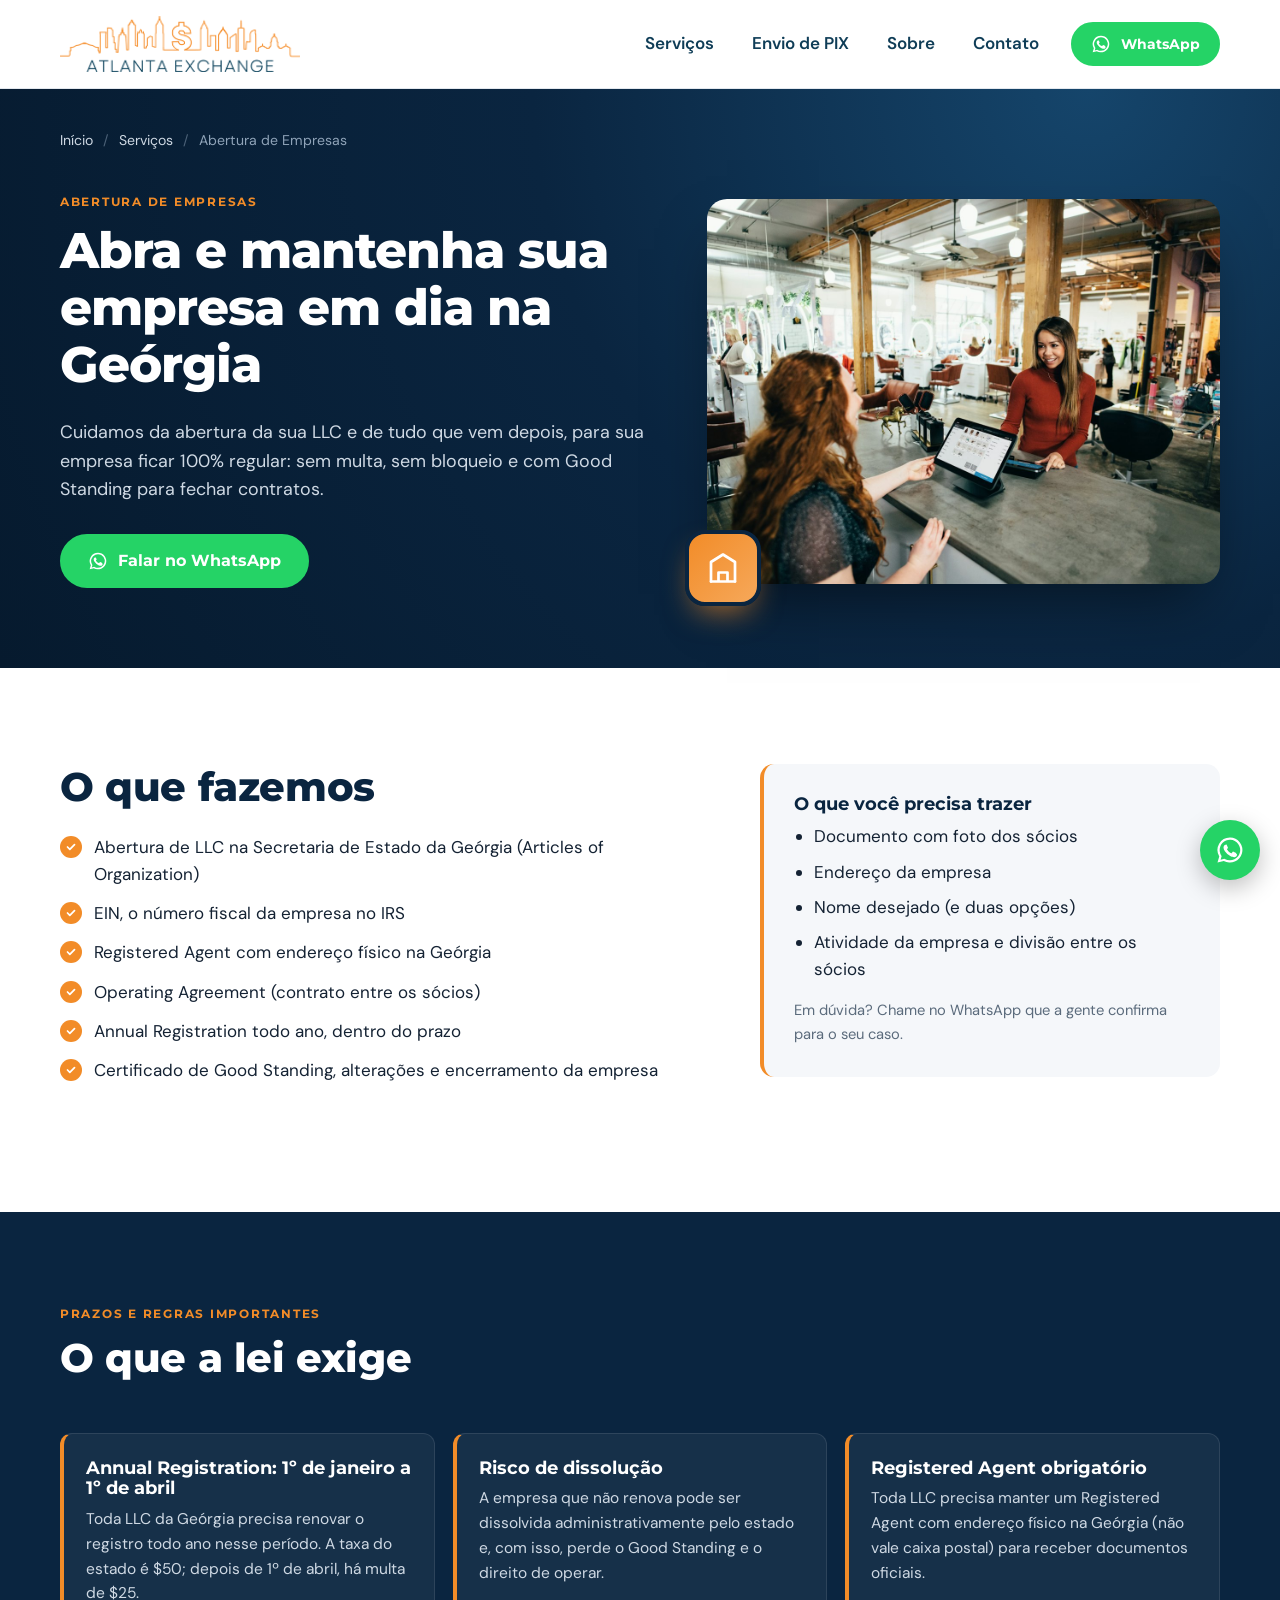
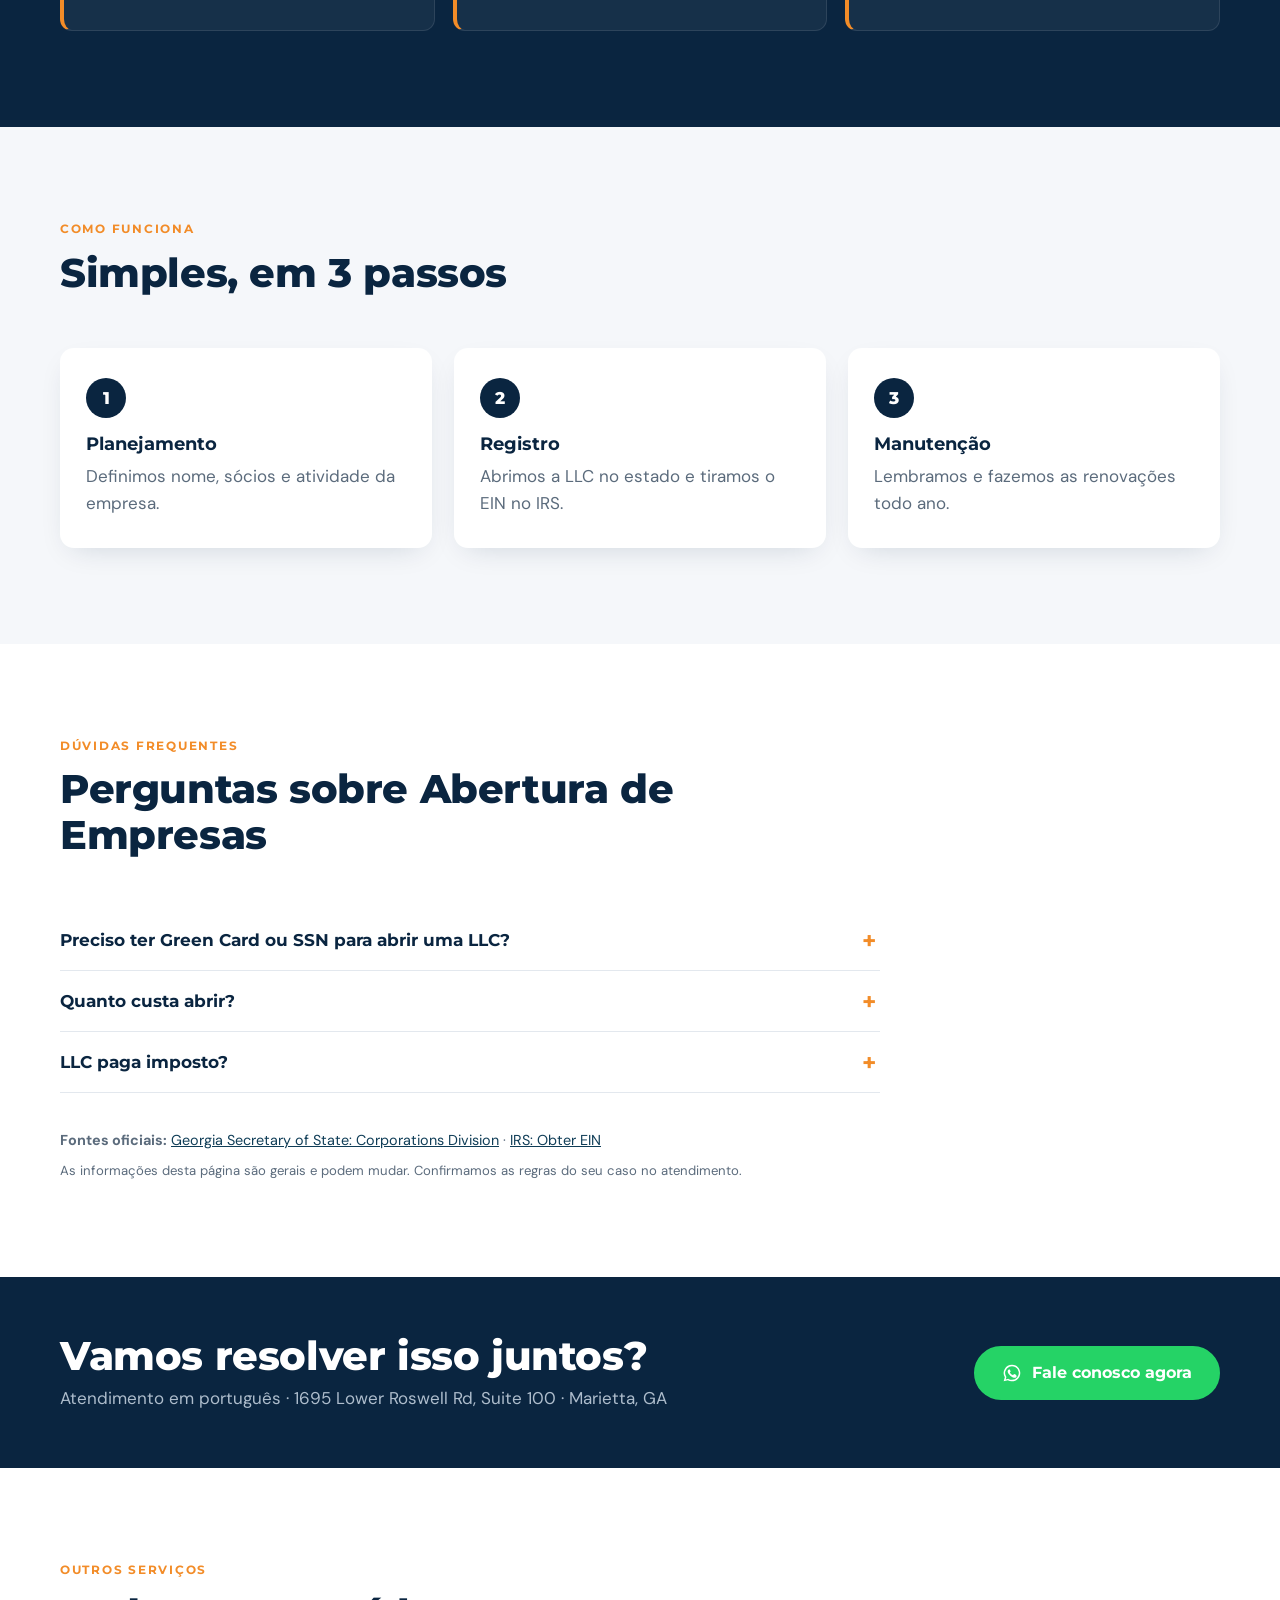
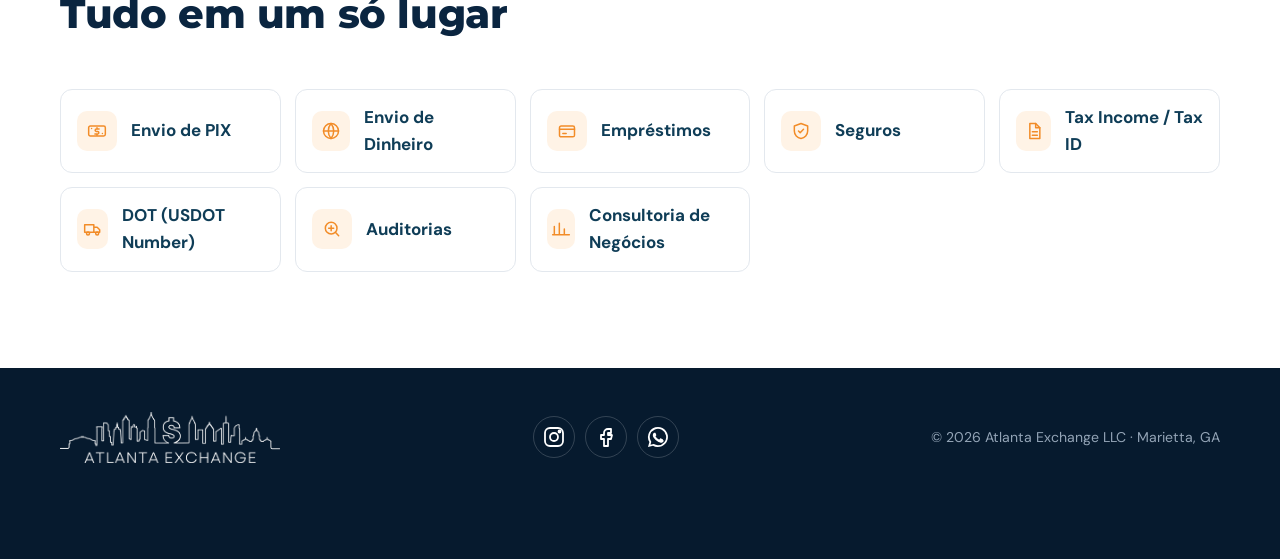
==== commit 871e322b: "Remove todos os travessões dos textos Co-Authored-By: Claude Opus 5.5 <noreply@anthropic.com>" ====
--- a/site/servicos/abertura-de-empresas.html
+++ b/site/servicos/abertura-de-empresas.html
@@ -25,14 +25,14 @@
     <div class="wrap quote__inner">
       <span class="quote__live" aria-hidden="true"></span>
       <span class="quote__pair">Dólar hoje <small>USD → BRL</small></span>
-      <strong class="quote__value" data-quote-value>R$ —</strong>
+      <strong class="quote__value" data-quote-value>R$ ...</strong>
       <span class="quote__change" data-quote-change></span>
       <span class="quote__time" data-quote-time></span>
       <a class="quote__cta" href="https://wa.me/16787700385?text=Ol%C3%A1!%20Qual%20a%20cota%C3%A7%C3%A3o%20de%20hoje%20para%20envio%20de%20PIX%3F" target="_blank" rel="noopener">Ver nossa cotação para PIX →</a>
     </div>
   </div>
   <div class="wrap nav__inner">
-    <a href="../" class="nav__logo" aria-label="Atlanta Exchange — início">
+    <a href="../" class="nav__logo" aria-label="Atlanta Exchange, início">
       <img src="../img/logo.png" alt="Atlanta Exchange" width="250" height="58">
     </a>
     <button class="nav__toggle" aria-label="Abrir menu" aria-expanded="false" aria-controls="menu">
@@ -56,7 +56,7 @@
         <div>
           <p class="eyebrow">Abertura de Empresas</p>
           <h1>Abra e mantenha sua empresa em dia na Geórgia</h1>
-          <p class="page-hero__lead">Cuidamos da abertura da sua LLC e de tudo que vem depois, para sua empresa ficar 100% regular — sem multa, sem bloqueio e com Good Standing para fechar contratos.</p>
+          <p class="page-hero__lead">Cuidamos da abertura da sua LLC e de tudo que vem depois, para sua empresa ficar 100% regular: sem multa, sem bloqueio e com Good Standing para fechar contratos.</p>
           <a href="https://wa.me/16787700385?text=Ol%C3%A1!%20Quero%20abrir%20(ou%20regularizar)%20minha%20empresa." class="btn btn--wa" target="_blank" rel="noopener"><svg class="wa-ico" viewBox="0 0 24 24" aria-hidden="true"><path fill="currentColor" d="M12 2a10 10 0 0 0-8.6 15.1L2 22l5-1.3A10 10 0 1 0 12 2Zm0 18.2a8.2 8.2 0 0 1-4.2-1.1l-.3-.2-3 .8.8-2.9-.2-.3A8.2 8.2 0 1 1 12 20.2Zm4.5-6.1c-.2-.1-1.5-.7-1.7-.8-.2-.1-.4-.1-.6.1l-.8 1c-.1.2-.3.2-.5.1a6.7 6.7 0 0 1-3.3-2.9c-.2-.4.2-.4.7-1.3.1-.2 0-.3 0-.4l-.8-1.8c-.2-.5-.4-.4-.6-.4h-.5a1 1 0 0 0-.7.3 3 3 0 0 0-.9 2.2 5.2 5.2 0 0 0 1.1 2.8 11.9 11.9 0 0 0 4.6 4c1.7.7 2.3.8 3.2.7.5-.1 1.5-.6 1.7-1.2.2-.6.2-1.1.2-1.2-.1-.1-.3-.2-.5-.3Z"/></svg> Falar no WhatsApp</a>
         </div>
         <figure class="page-hero__photo">
@@ -73,7 +73,7 @@
         <h2>O que fazemos</h2>
         <ul class="checks checks--light">
           <li>Abertura de LLC na Secretaria de Estado da Geórgia (Articles of Organization)</li>
-          <li>EIN — o número fiscal da empresa no IRS</li>
+          <li>EIN, o número fiscal da empresa no IRS</li>
           <li>Registered Agent com endereço físico na Geórgia</li>
           <li>Operating Agreement (contrato entre os sócios)</li>
           <li>Annual Registration todo ano, dentro do prazo</li>
@@ -98,7 +98,7 @@
       <div class="section__head"><p class="eyebrow">Prazos e regras importantes</p><h2>O que a lei exige</h2></div>
       <div class="rules rules--3">
         <div class="rule"><h3>Annual Registration: 1º de janeiro a 1º de abril</h3><p>Toda LLC da Geórgia precisa renovar o registro todo ano nesse período. A taxa do estado é $50; depois de 1º de abril, há multa de $25.</p></div>
-        <div class="rule"><h3>Risco de dissolução</h3><p>A empresa que não renova pode ser dissolvida administrativamente pelo estado — e aí perde o Good Standing e o direito de operar.</p></div>
+        <div class="rule"><h3>Risco de dissolução</h3><p>A empresa que não renova pode ser dissolvida administrativamente pelo estado e, com isso, perde o Good Standing e o direito de operar.</p></div>
         <div class="rule"><h3>Registered Agent obrigatório</h3><p>Toda LLC precisa manter um Registered Agent com endereço físico na Geórgia (não vale caixa postal) para receber documentos oficiais.</p></div>
       </div>
     </div>
@@ -121,7 +121,7 @@
       <details><summary>Preciso ter Green Card ou SSN para abrir uma LLC?</summary><p>Não. Não é preciso ser residente para abrir uma LLC. Para o EIN, explicamos o caminho no seu caso.</p></details>
       <details><summary>Quanto custa abrir?</summary><p>A taxa do estado da Geórgia para abrir a LLC é de $100 (online), mais o nosso serviço. Passamos o valor total antes de começar.</p></details>
       <details><summary>LLC paga imposto?</summary><p>Depende do tipo. LLC de um sócio declara junto com o imposto pessoal (Schedule C); LLC com sócios declara pelo Form 1065. Veja nossa página de Tax.</p></details>
-      <p class="sources"><strong>Fontes oficiais:</strong> <a href="https://sos.ga.gov/corporations-division-georgia-secretary-states-office" target="_blank" rel="noopener">Georgia Secretary of State — Corporations Division</a> · <a href="https://www.irs.gov/businesses/small-businesses-self-employed/get-an-employer-identification-number" target="_blank" rel="noopener">IRS — Obter EIN</a></p>
+      <p class="sources"><strong>Fontes oficiais:</strong> <a href="https://sos.ga.gov/corporations-division-georgia-secretary-states-office" target="_blank" rel="noopener">Georgia Secretary of State: Corporations Division</a> · <a href="https://www.irs.gov/businesses/small-businesses-self-employed/get-an-employer-identification-number" target="_blank" rel="noopener">IRS: Obter EIN</a></p>
       <p class="disclaimer">As informações desta página são gerais e podem mudar. Confirmamos as regras do seu caso no atendimento.</p>
     </div>
   </section>
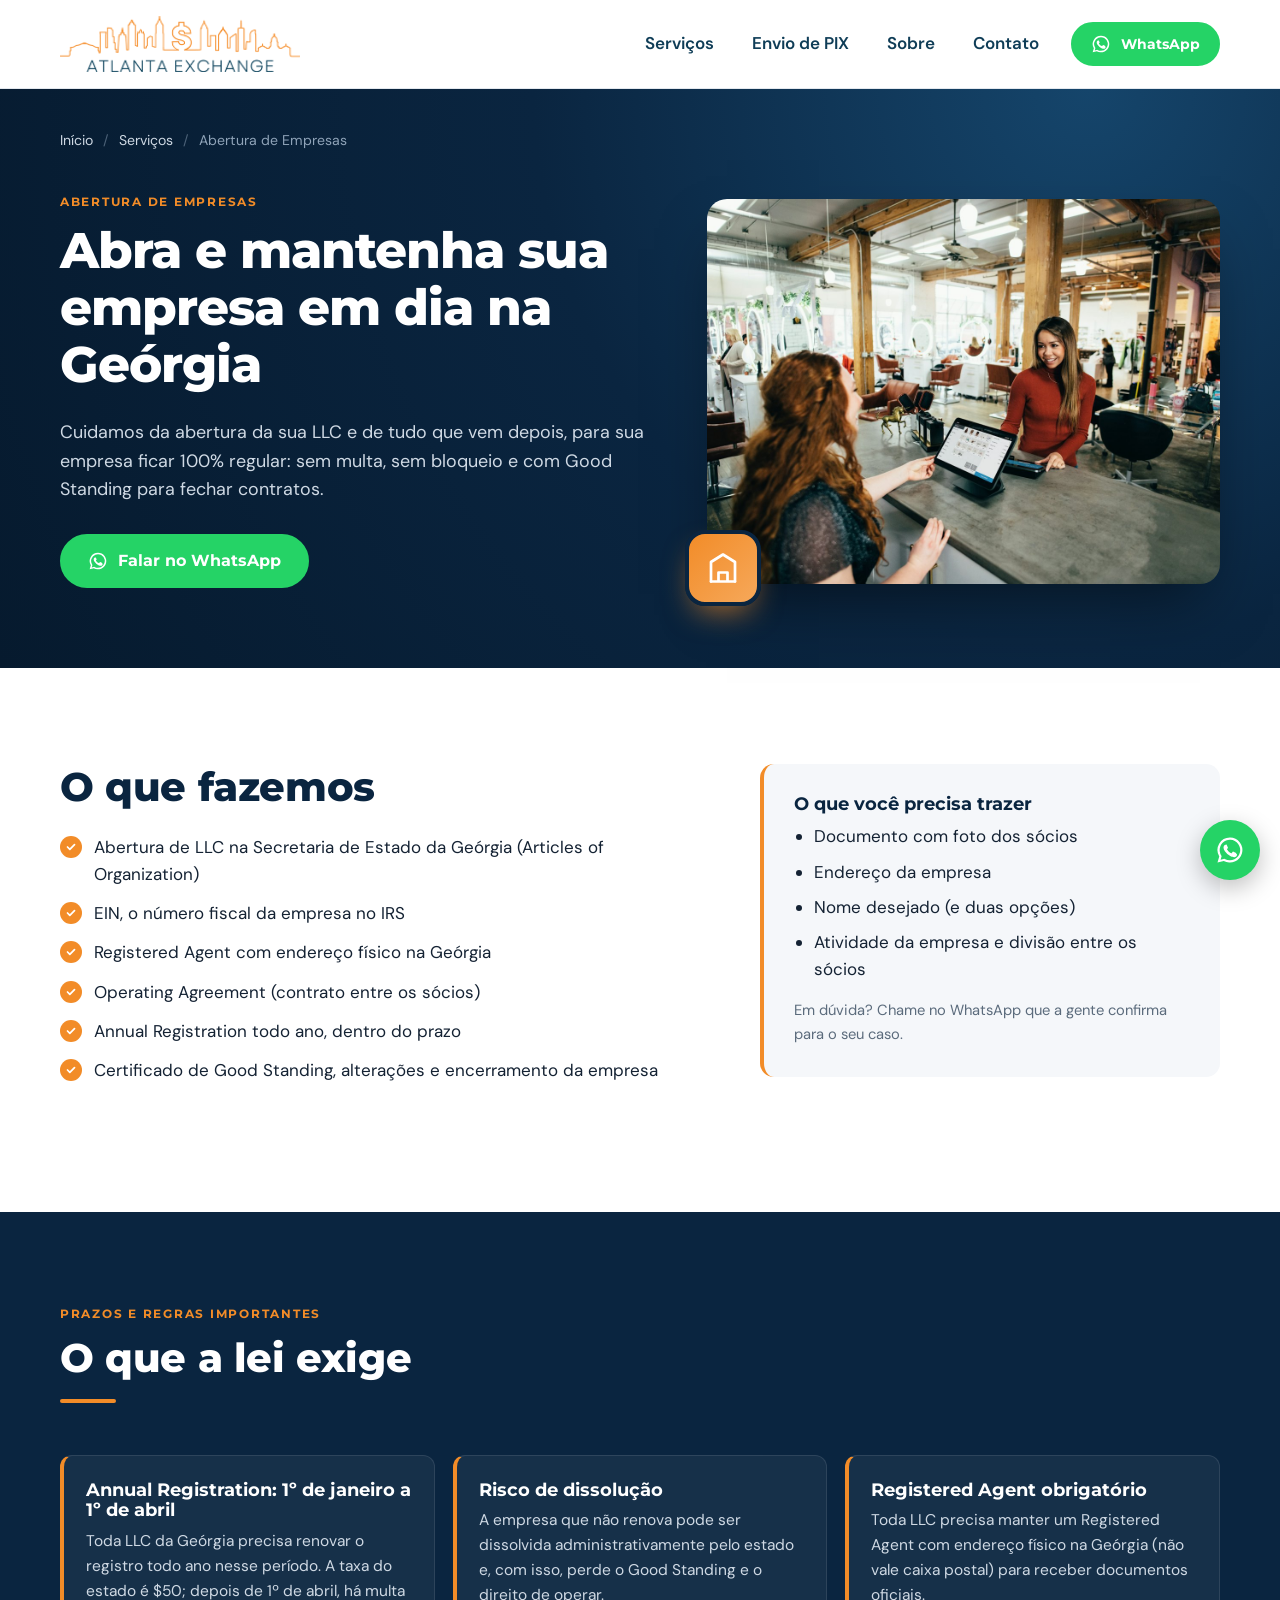
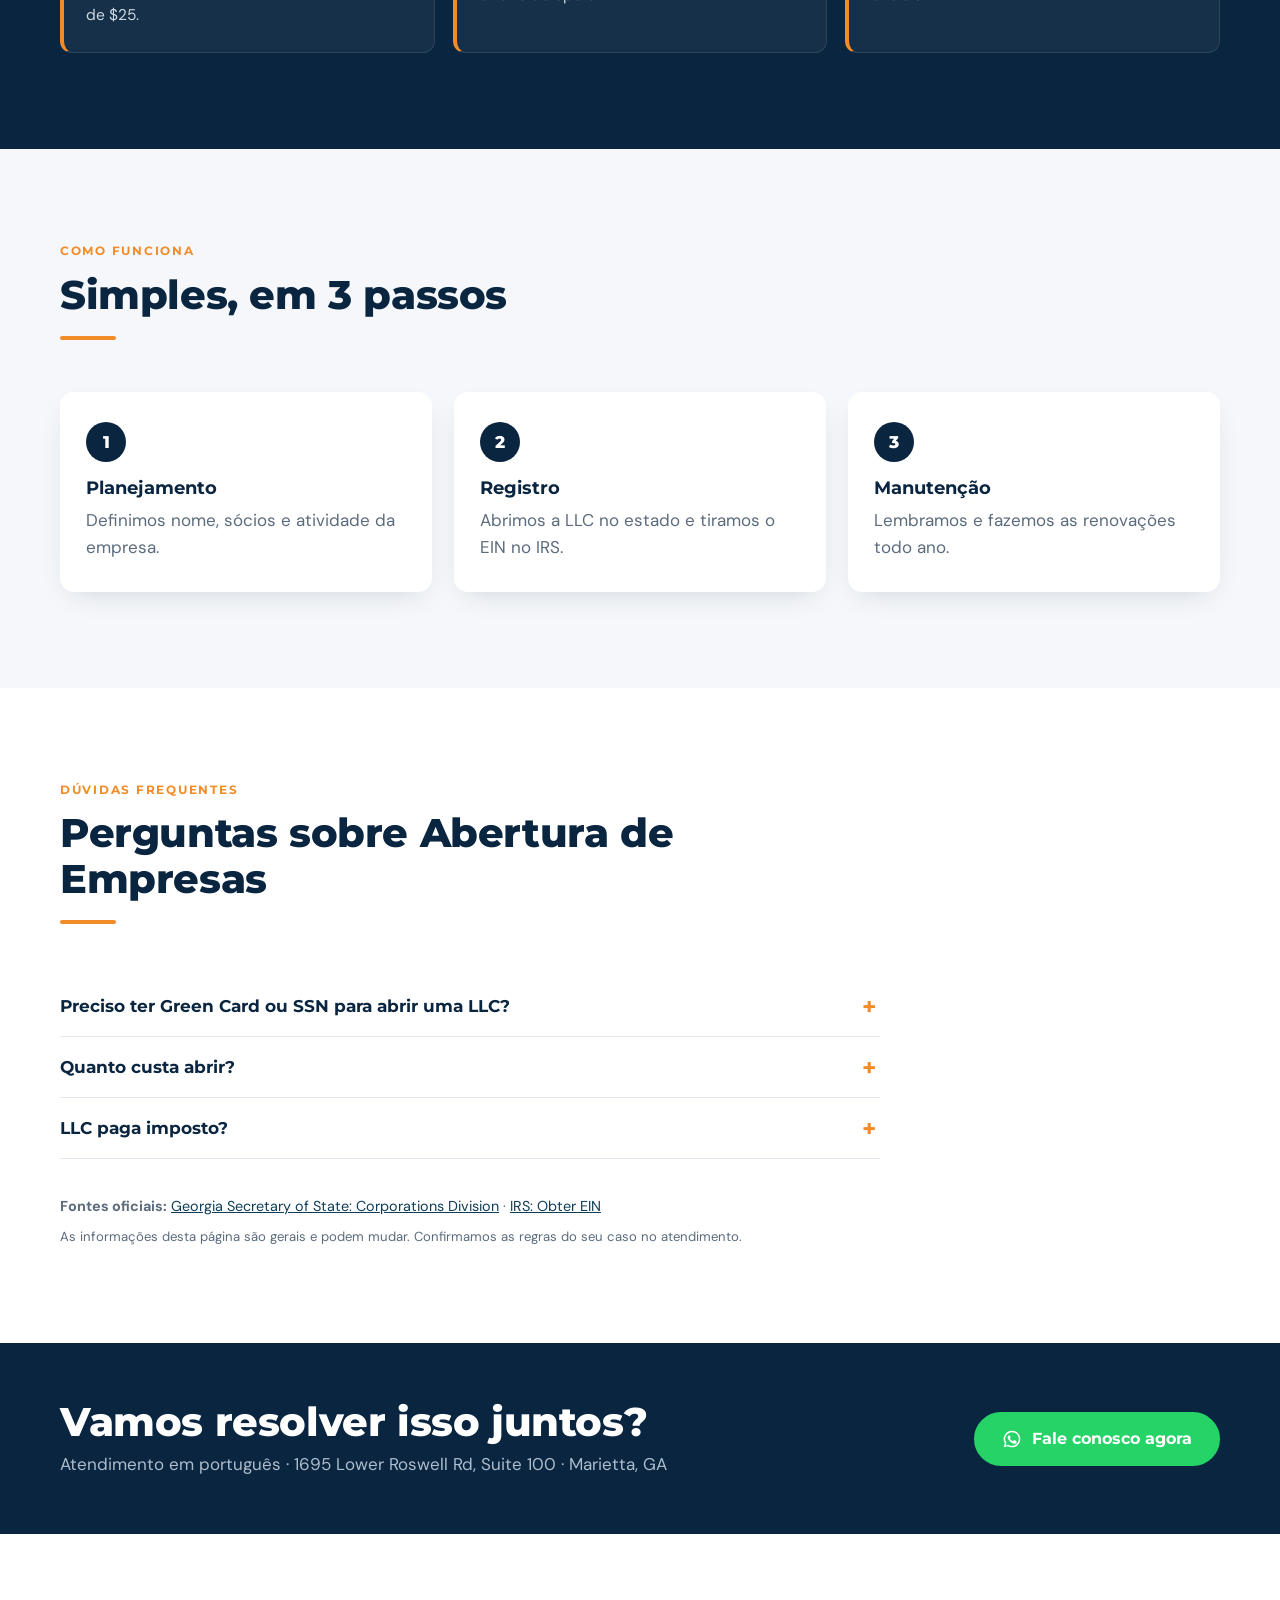
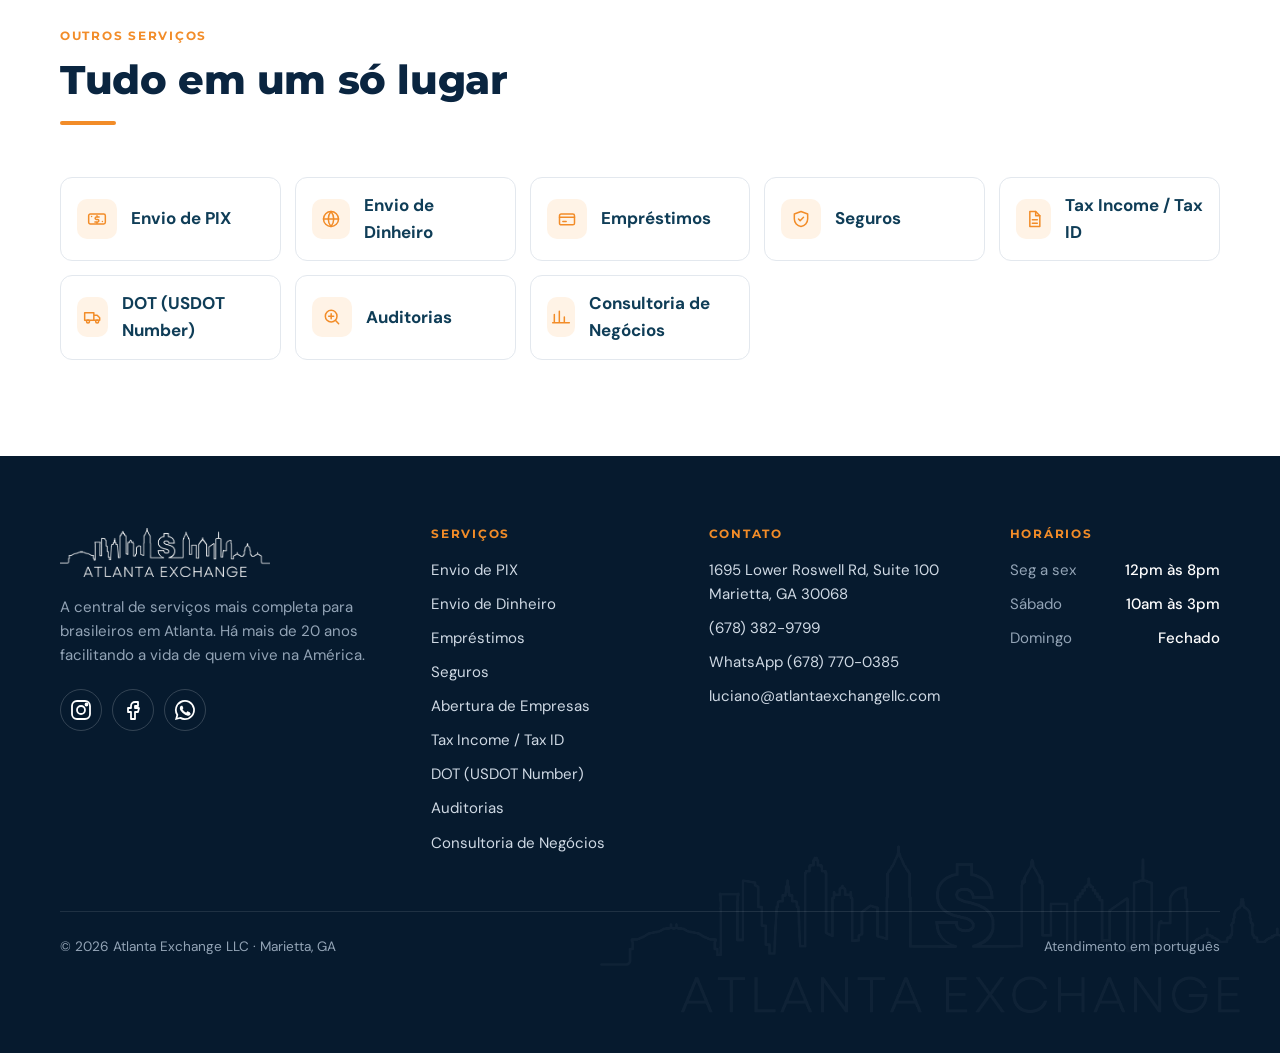
==== commit 7adc5384: "SEO, visual novo, rodapé completo e formulário por e-mail (Web3Forms)" ====
--- a/site/servicos/abertura-de-empresas.html
+++ b/site/servicos/abertura-de-empresas.html
@@ -3,20 +3,27 @@
 <head>
   <meta charset="utf-8">
   <meta name="viewport" content="width=device-width, initial-scale=1">
-  <title>Abertura de Empresas em Atlanta | Atlanta Exchange LLC</title>
+  <title>Abertura de LLC na Geórgia para Brasileiros | Atlanta Exchange</title>
   <meta name="description" content="Abra sua LLC na Geórgia e mantenha tudo em dia: EIN, Registered Agent e Annual Registration. Atendimento em português em Marietta, GA.">
   <link rel="canonical" href="https://www.atlantaexchangellc.com/servicos/abertura-de-empresas.html">
+  <meta name="theme-color" content="#0a2540">
   <meta property="og:type" content="website">
-  <meta property="og:title" content="Abertura de Empresas | Atlanta Exchange">
-  <meta property="og:description" content="Abra sua LLC na Geórgia e mantenha tudo em dia: EIN, Registered Agent e Annual Registration.">
-  <meta property="og:image" content="https://www.atlantaexchangellc.com/img/hero.jpg">
+  <meta property="og:site_name" content="Atlanta Exchange">
+  <meta property="og:url" content="https://www.atlantaexchangellc.com/servicos/abertura-de-empresas.html">
+  <meta property="og:title" content="Abertura de LLC na Geórgia para Brasileiros | Atlanta Exchange">
+  <meta property="og:description" content="Abra sua LLC na Geórgia e mantenha tudo em dia: EIN, Registered Agent e Annual Registration. Atendimento em português em Marietta, GA.">
+  <meta property="og:image" content="https://www.atlantaexchangellc.com/img/servicos/abertura-de-empresas.jpg">
+  <meta property="og:image:alt" content="Empreendedora atendendo cliente no balcão do seu negócio">
   <meta property="og:locale" content="pt_BR">
+  <meta name="twitter:card" content="summary_large_image">
   <link rel="icon" href="../img/favicon.svg" type="image/svg+xml">
+  <link rel="apple-touch-icon" href="../img/apple-touch-icon.png">
+  <link rel="preload" as="image" href="../img/servicos/abertura-de-empresas.jpg">
   <link rel="preconnect" href="https://fonts.googleapis.com">
   <link rel="preconnect" href="https://fonts.gstatic.com" crossorigin>
   <link href="https://fonts.googleapis.com/css2?family=Montserrat:wght@600;700;800&family=DM+Sans:wght@400;500;700&display=swap" rel="stylesheet">
   <link rel="stylesheet" href="../styles.css">
-  <script type="application/ld+json">{"@context":"https://schema.org","@type":"FAQPage","mainEntity":[{"@type":"Question","name":"Preciso ter Green Card ou SSN para abrir uma LLC?","acceptedAnswer":{"@type":"Answer","text":"Não. Não é preciso ser residente para abrir uma LLC. Para o EIN, explicamos o caminho no seu caso."}},{"@type":"Question","name":"Quanto custa abrir?","acceptedAnswer":{"@type":"Answer","text":"A taxa do estado da Geórgia para abrir a LLC é de $100 (online), mais o nosso serviço. Passamos o valor total antes de começar."}},{"@type":"Question","name":"LLC paga imposto?","acceptedAnswer":{"@type":"Answer","text":"Depende do tipo. LLC de um sócio declara junto com o imposto pessoal (Schedule C); LLC com sócios declara pelo Form 1065. Veja nossa página de Tax."}}]}</script>
+  <script type="application/ld+json">[{"@context":"https://schema.org","@type":"Service","name":"Abertura de Empresas","description":"Abra sua LLC na Geórgia e mantenha tudo em dia: EIN, Registered Agent e Annual Registration.","url":"https://www.atlantaexchangellc.com/servicos/abertura-de-empresas.html","image":"https://www.atlantaexchangellc.com/img/servicos/abertura-de-empresas.jpg","areaServed":[{"@type":"State","name":"Georgia"},{"@type":"City","name":"Atlanta"}],"availableLanguage":["pt-BR","en"],"provider":{"@type":"FinancialService","@id":"https://www.atlantaexchangellc.com/#empresa","name":"Atlanta Exchange LLC","telephone":"+1-678-382-9799"}},{"@context":"https://schema.org","@type":"BreadcrumbList","itemListElement":[{"@type":"ListItem","position":1,"name":"Início","item":"https://www.atlantaexchangellc.com/"},{"@type":"ListItem","position":2,"name":"Serviços","item":"https://www.atlantaexchangellc.com/#servicos"},{"@type":"ListItem","position":3,"name":"Abertura de Empresas","item":"https://www.atlantaexchangellc.com/servicos/abertura-de-empresas.html"}]},{"@context":"https://schema.org","@type":"FAQPage","mainEntity":[{"@type":"Question","name":"Preciso ter Green Card ou SSN para abrir uma LLC?","acceptedAnswer":{"@type":"Answer","text":"Não. Não é preciso ser residente para abrir uma LLC. Para o EIN, explicamos o caminho no seu caso."}},{"@type":"Question","name":"Quanto custa abrir?","acceptedAnswer":{"@type":"Answer","text":"A taxa do estado da Geórgia para abrir a LLC é de $100 (online), mais o nosso serviço. Passamos o valor total antes de começar."}},{"@type":"Question","name":"LLC paga imposto?","acceptedAnswer":{"@type":"Answer","text":"Depende do tipo. LLC de um sócio declara junto com o imposto pessoal (Schedule C); LLC com sócios declara pelo Form 1065. Veja nossa página de Tax."}}]}]</script>
 </head>
 <body>
 
@@ -154,9 +161,12 @@
 </main>
 
 <footer class="footer">
-  <div class="wrap footer__inner">
-    <img src="../img/logo-white.png" alt="Atlanta Exchange" width="230" height="54" loading="lazy">
-    <nav class="footer__social" aria-label="Redes sociais">
+  <div class="footer__skyline" aria-hidden="true"></div>
+  <div class="wrap footer__grid">
+    <div class="footer__brand">
+      <img src="../img/logo-white.png" alt="Atlanta Exchange" width="230" height="54" loading="lazy">
+      <p>A central de serviços mais completa para brasileiros em Atlanta. Há mais de 20 anos facilitando a vida de quem vive na América.</p>
+      <nav class="footer__social" aria-label="Redes sociais">
       <a href="https://www.instagram.com/atlantaexchangellc" target="_blank" rel="noopener" aria-label="Instagram">
         <svg viewBox="0 0 24 24"><rect x="3" y="3" width="18" height="18" rx="5"/><circle cx="12" cy="12" r="4"/><circle cx="17.5" cy="6.5" r="1" fill="currentColor"/></svg>
       </a>
@@ -167,7 +177,44 @@
         <svg class="wa-ico" viewBox="0 0 24 24" aria-hidden="true"><path fill="currentColor" d="M12 2a10 10 0 0 0-8.6 15.1L2 22l5-1.3A10 10 0 1 0 12 2Zm0 18.2a8.2 8.2 0 0 1-4.2-1.1l-.3-.2-3 .8.8-2.9-.2-.3A8.2 8.2 0 1 1 12 20.2Zm4.5-6.1c-.2-.1-1.5-.7-1.7-.8-.2-.1-.4-.1-.6.1l-.8 1c-.1.2-.3.2-.5.1a6.7 6.7 0 0 1-3.3-2.9c-.2-.4.2-.4.7-1.3.1-.2 0-.3 0-.4l-.8-1.8c-.2-.5-.4-.4-.6-.4h-.5a1 1 0 0 0-.7.3 3 3 0 0 0-.9 2.2 5.2 5.2 0 0 0 1.1 2.8 11.9 11.9 0 0 0 4.6 4c1.7.7 2.3.8 3.2.7.5-.1 1.5-.6 1.7-1.2.2-.6.2-1.1.2-1.2-.1-.1-.3-.2-.5-.3Z"/></svg>
       </a>
     </nav>
-    <p class="footer__copy">© <span id="year">2026</span> Atlanta Exchange LLC · Marietta, GA</p>
+    </div>
+    <nav class="footer__col" aria-label="Serviços">
+      <h2>Serviços</h2>
+      <ul>
+<!-- RODAPE-SERVICOS:INICIO -->
+        <li><a href="../servicos/envio-de-pix.html">Envio de PIX</a></li>
+        <li><a href="../servicos/envio-de-dinheiro.html">Envio de Dinheiro</a></li>
+        <li><a href="../servicos/emprestimos.html">Empréstimos</a></li>
+        <li><a href="../servicos/seguros.html">Seguros</a></li>
+        <li><a href="../servicos/abertura-de-empresas.html">Abertura de Empresas</a></li>
+        <li><a href="../servicos/tax-income-tax-id.html">Tax Income / Tax ID</a></li>
+        <li><a href="../servicos/dot-usdot.html">DOT (USDOT Number)</a></li>
+        <li><a href="../servicos/auditorias.html">Auditorias</a></li>
+        <li><a href="../servicos/consultoria-de-negocios.html">Consultoria de Negócios</a></li>
+<!-- RODAPE-SERVICOS:FIM -->
+      </ul>
+    </nav>
+    <div class="footer__col">
+      <h2>Contato</h2>
+      <ul>
+        <li><a href="https://maps.google.com/?q=1695+Lower+Roswell+Rd+Suite+100,+Marietta,+GA+30068" target="_blank" rel="noopener">1695 Lower Roswell Rd, Suite 100<br>Marietta, GA 30068</a></li>
+        <li><a href="tel:+16783829799">(678) 382-9799</a></li>
+        <li><a href="https://wa.me/16787700385" target="_blank" rel="noopener">WhatsApp (678) 770-0385</a></li>
+        <li><a href="mailto:luciano@atlantaexchangellc.com">luciano@atlantaexchangellc.com</a></li>
+      </ul>
+    </div>
+    <div class="footer__col">
+      <h2>Horários</h2>
+      <ul class="footer__hours">
+        <li><span>Seg a sex</span> 12pm às 8pm</li>
+        <li><span>Sábado</span> 10am às 3pm</li>
+        <li><span>Domingo</span> Fechado</li>
+      </ul>
+    </div>
+  </div>
+  <div class="wrap footer__bottom">
+    <p>© <span id="year">2026</span> Atlanta Exchange LLC · Marietta, GA</p>
+    <p>Atendimento em português</p>
   </div>
 </footer>
 
--- a/site/styles.css
+++ b/site/styles.css
@@ -424,3 +424,94 @@
   .quote__cta { display: none; }
   .quote__inner { justify-content: center; }
 }
+
+/* ---- Formulário: anti-spam e sucesso ---- */
+.form__trap { position: absolute; left: -9999px; width: 1px; height: 1px; opacity: 0; }
+.form [hidden] { display: none !important; }
+.form__success {
+  text-align: center; padding: 28px 12px;
+  background: #eafaf0; border: 1px solid #b7ebc9; border-radius: 12px;
+}
+.form__success strong { font: 800 1.3rem var(--head); color: #16803c; display: block; margin-bottom: 8px; }
+.form__success p { margin: 0; color: var(--ink); }
+.btn:disabled { opacity: .7; cursor: wait; transform: none; }
+
+/* ===== Polimento visual ===== */
+
+/* Rodapé completo */
+.footer { position: relative; overflow: hidden; padding: 72px 0 96px; color: #93a4b6; }
+.footer__skyline {
+  position: absolute; right: -40px; bottom: 40px; width: min(720px, 90vw); aspect-ratio: 1967 / 459;
+  background: url("img/logo-white.png") center / contain no-repeat; opacity: .04; pointer-events: none;
+}
+.footer__grid { position: relative; display: grid; grid-template-columns: 1.4fr 1fr 1.1fr .9fr; gap: 44px; }
+.footer__brand img { width: 210px; margin-bottom: 18px; }
+.footer__brand p { font-size: .94rem; max-width: 34ch; margin-bottom: 22px; }
+.footer__col h2 {
+  font: 700 .78rem/1 var(--head); letter-spacing: .14em; text-transform: uppercase;
+  color: var(--orange); margin-bottom: 18px;
+}
+.footer__col ul { list-style: none; margin: 0; padding: 0; display: grid; gap: 10px; font-size: .94rem; }
+.footer__col a { color: #cfd9e4; text-decoration: none; transition: color .2s; }
+.footer__col a:hover { color: var(--orange); }
+.footer__hours li { display: flex; justify-content: space-between; gap: 12px; color: #fff; font-weight: 500; }
+.footer__hours span { color: #93a4b6; font-weight: 400; }
+.footer__bottom {
+  position: relative; display: flex; justify-content: space-between; flex-wrap: wrap; gap: 8px;
+  margin-top: 56px; padding-top: 24px; border-top: 1px solid rgba(255,255,255,.1); font-size: .85rem;
+}
+.footer__bottom p { margin: 0; }
+@media (max-width: 960px) { .footer__grid { grid-template-columns: 1fr 1fr; } }
+@media (max-width: 560px) { .footer__grid { grid-template-columns: 1fr; gap: 36px; } }
+
+/* Faixa de chamada na home */
+.cta-band--home {
+  position: relative; overflow: hidden;
+  background: linear-gradient(120deg, var(--navy-800) 0%, #12406a 100%);
+}
+.cta-band--home::after {
+  content: ""; position: absolute; right: -40px; top: 50%; transform: translateY(-50%); width: 560px; aspect-ratio: 1967 / 459;
+  background: url("img/logo-white.png") center / contain no-repeat; opacity: .05; pointer-events: none;
+}
+.cta-band--home .cta-band__inner { position: relative; z-index: 1; }
+
+/* Seção escura do PIX com a silhueta da cidade */
+#remessa { position: relative; overflow: hidden; }
+#remessa::before {
+  content: ""; position: absolute; right: -80px; top: 30px; width: 640px; aspect-ratio: 1967 / 459;
+  background: url("img/logo-white.png") center / contain no-repeat; opacity: .04; pointer-events: none;
+}
+#remessa .wrap { position: relative; }
+
+/* Cartões: barra laranja que cresce no hover */
+.card { position: relative; overflow: hidden; }
+.card::before {
+  content: ""; position: absolute; left: 0; top: 0; height: 3px; width: 0;
+  background: linear-gradient(90deg, var(--orange), #f6a85a); transition: width .35s ease;
+}
+.card:hover::before { width: 100%; }
+.card__icon { transition: transform .3s, background .3s, color .3s; }
+.card:hover .card__icon { transform: scale(1.08) rotate(-4deg); background: var(--orange); color: #fff; }
+
+/* Entrada do topo */
+.hero__inner > * { animation: rise .8s cubic-bezier(.2,.7,.2,1) both; }
+.hero__inner > *:nth-child(2) { animation-delay: .08s; }
+.hero__inner > *:nth-child(3) { animation-delay: .16s; }
+.hero__inner > *:nth-child(4) { animation-delay: .24s; }
+.hero__inner > *:nth-child(5) { animation-delay: .32s; }
+@keyframes rise { from { opacity: 0; transform: translateY(22px); } to { opacity: 1; transform: none; } }
+
+/* Aparecer ao rolar (classe colocada pelo script) */
+.reveal { opacity: 0; transform: translateY(28px); transition: opacity .7s ease, transform .7s cubic-bezier(.2,.7,.2,1); }
+.reveal.is-visible { opacity: 1; transform: none; }
+
+/* Títulos de seção com detalhe laranja */
+.section__head h2::after {
+  content: ""; display: block; width: 56px; height: 4px; border-radius: 4px;
+  background: var(--orange); margin-top: 18px;
+}
+
+@media (prefers-reduced-motion: reduce) {
+  .hero__inner > * { animation: none; }
+  .reveal { opacity: 1; transform: none; transition: none; }
+}
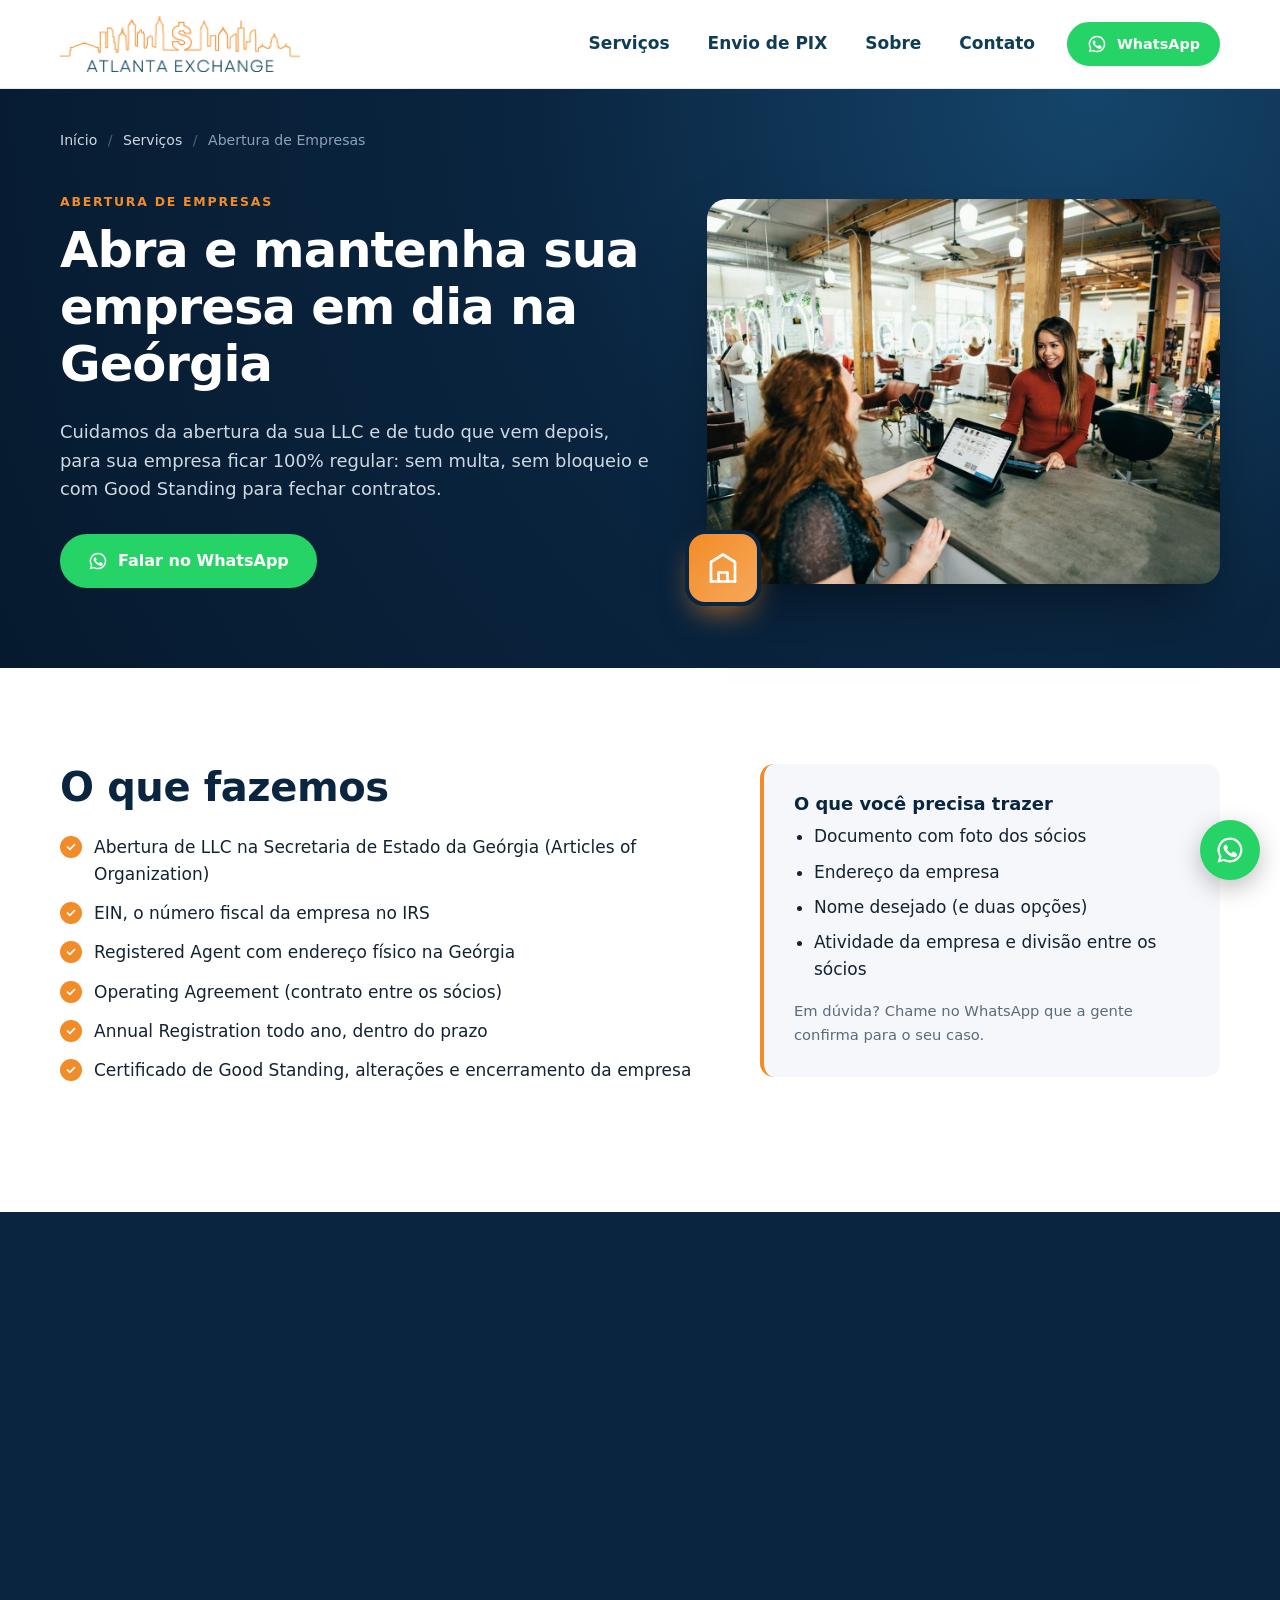
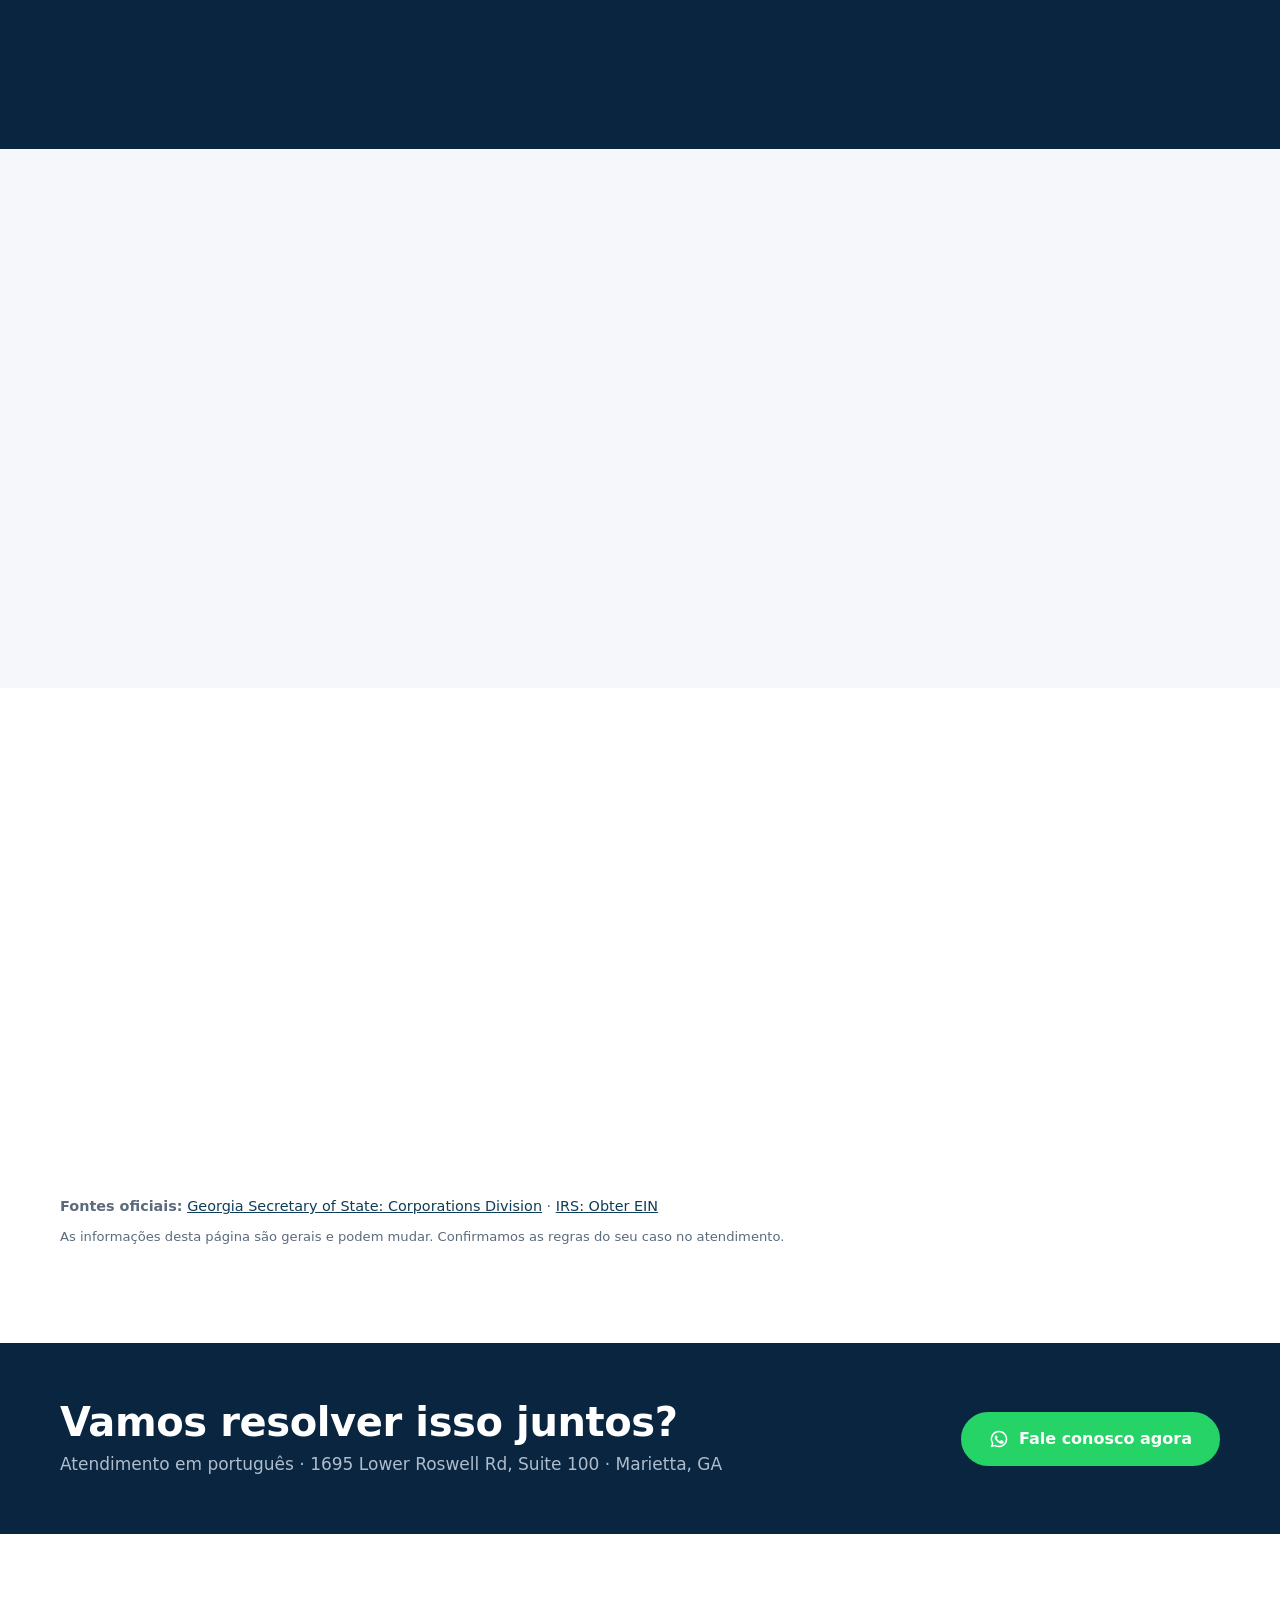
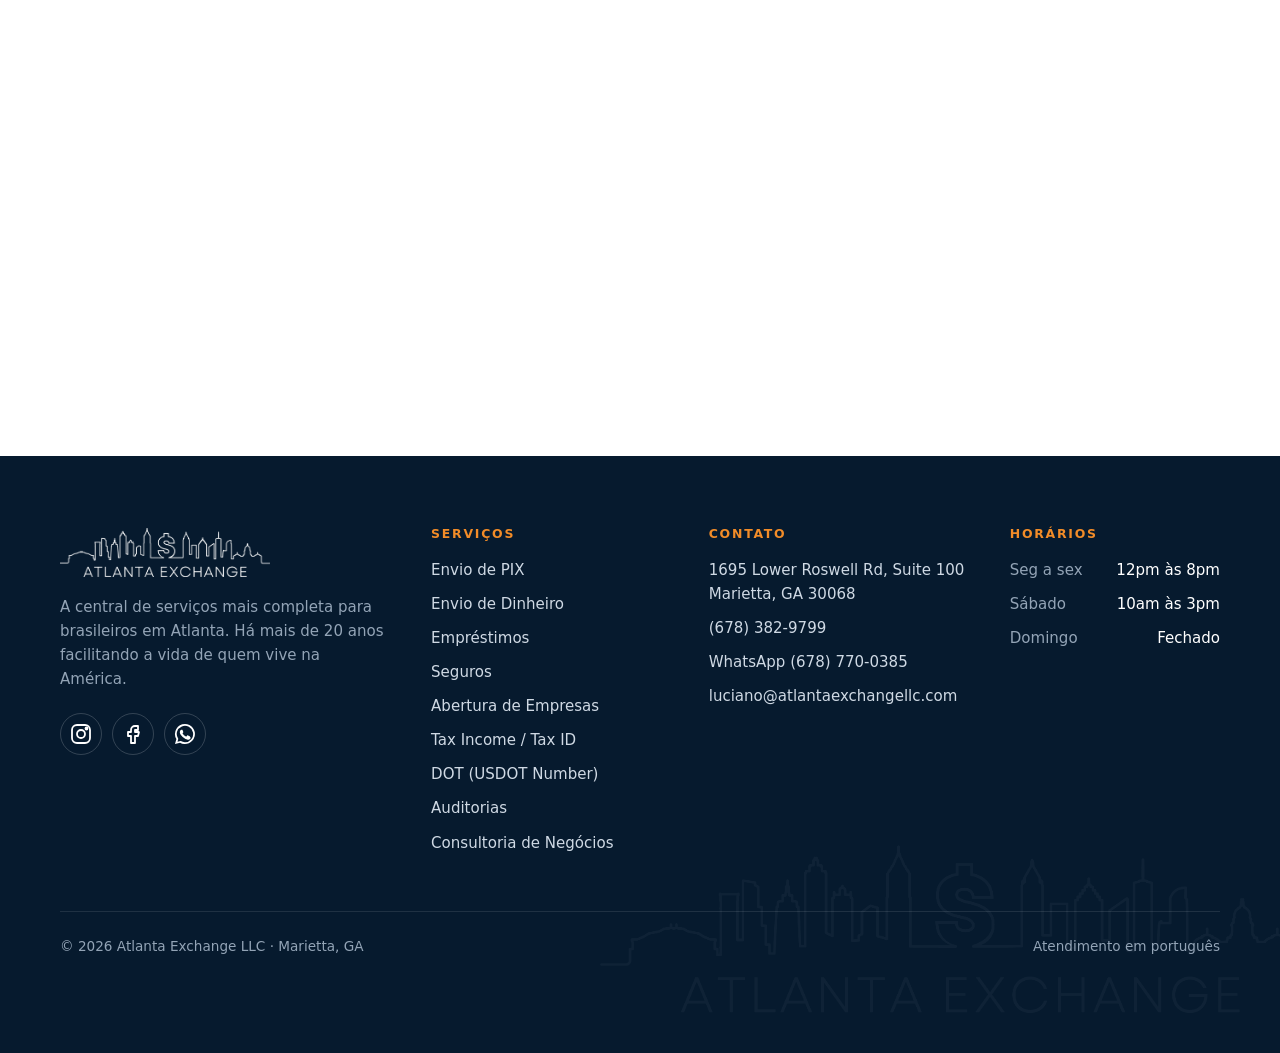
==== commit 1e0d03bd: "Política de segurança (CSP), referrer e imagens mais leves" ====
--- a/site/servicos/abertura-de-empresas.html
+++ b/site/servicos/abertura-de-empresas.html
@@ -3,6 +3,8 @@
 <head>
   <meta charset="utf-8">
   <meta name="viewport" content="width=device-width, initial-scale=1">
+  <meta http-equiv="Content-Security-Policy" content="default-src 'self'; script-src 'self'; style-src 'self' https://fonts.googleapis.com; font-src https://fonts.gstatic.com; img-src 'self' data:; connect-src https://economia.awesomeapi.com.br https://api.web3forms.com; frame-src https://www.google.com https://maps.google.com; object-src 'none'; base-uri 'self'; form-action 'none'; upgrade-insecure-requests">
+  <meta name="referrer" content="strict-origin-when-cross-origin">
   <title>Abertura de LLC na Geórgia para Brasileiros | Atlanta Exchange</title>
   <meta name="description" content="Abra sua LLC na Geórgia e mantenha tudo em dia: EIN, Registered Agent e Annual Registration. Atendimento em português em Marietta, GA.">
   <link rel="canonical" href="https://www.atlantaexchangellc.com/servicos/abertura-de-empresas.html">
--- a/site/styles.css
+++ b/site/styles.css
@@ -68,7 +68,7 @@
 }
 .nav__inner { display: flex; align-items: center; justify-content: space-between; height: 88px; }
 .nav__logo img { width: 240px; }
-@media (max-width: 520px) { .nav__logo img { width: 190px; } }
+@media (max-width: 520px) { .nav__logo img { width: 250px; } }
 .nav__menu { display: flex; align-items: center; gap: 6px; }
 .nav__menu a:not(.btn) {
   text-decoration: none; font-weight: 600; color: var(--navy-700);
@@ -403,7 +403,15 @@
 .quote__inner { display: flex; align-items: center; gap: 14px; height: 38px; white-space: nowrap; overflow: hidden; }
 .quote__live {
   width: 8px; height: 8px; border-radius: 50%; background: #25d366; flex: none;
-  animation: wa-pulse 1.8s ease-out infinite;
+  position: relative;
+}
+.quote__live::after {
+  content: ""; position: absolute; inset: 0; border-radius: 50%; background: #25d366;
+  animation: dot-ping 1.8s ease-out infinite;
+}
+@keyframes dot-ping {
+  0%   { transform: scale(1); opacity: .7; }
+  80%, 100% { transform: scale(2.6); opacity: 0; }
 }
 .quote__pair { font-weight: 500; }
 .quote__pair small { color: #8fa3b8; margin-left: 4px; }
@@ -515,3 +523,51 @@
   .hero__inner > * { animation: none; }
   .reveal { opacity: 1; transform: none; transition: none; }
 }
+
+/* ===== Ajustes finos para celular ===== */
+@media (max-width: 700px) {
+  /* Topo: foto visível em cima, texto embaixo */
+  .hero { padding: 250px 0 48px; align-items: flex-end; }
+  .hero__bg {
+    background:
+      linear-gradient(180deg, rgba(6,26,46,0) 0px, rgba(6,26,46,.15) 120px, rgba(6,26,46,.9) 250px, var(--navy-900) 320px),
+      url("img/hero.jpg") center top / 100% auto no-repeat,
+      var(--navy-900);
+  }
+  .hero h1 { font-size: 2.3rem; }
+  .hero__lead { font-size: 1.02rem; margin-bottom: 26px; }
+  .hero__cta { flex-direction: column; gap: 12px; margin-bottom: 36px; }
+  .hero__cta .btn { width: 100%; }
+  .hero__stats { display: grid; grid-template-columns: repeat(3, 1fr); gap: 10px; }
+  .hero__stats li { padding-left: 10px; }
+  .hero__stats strong { font-size: 1.35rem; }
+  .hero__stats span { font-size: .74rem; line-height: 1.3; }
+
+  /* Cartões de serviço compactos: ícone ao lado do texto */
+  .services { gap: 12px; }
+  .card--link {
+    display: grid; grid-template-columns: 46px 1fr; column-gap: 16px; align-items: start;
+    padding: 18px 18px;
+  }
+  .card--link .card__icon { grid-row: span 3; width: 46px; height: 46px; margin: 0; }
+  .card--link h3 { margin: 2px 0 4px; font-size: 1.02rem; }
+  .card--link p { font-size: .9rem; line-height: 1.5; }
+  .card--link .card__more { margin-top: 8px; font-size: .85rem; }
+
+  /* Foto do PIX mais baixa */
+  .split__media img { aspect-ratio: 4 / 3; max-height: none; object-position: center 25%; }
+
+  /* Marcas d'água só no computador */
+  .cta-band--home::after, #remessa::before { display: none; }
+  .cta-band .btn { width: 100%; }
+  .cta-band { padding: 48px 0; }
+
+  .values { gap: 14px; }
+  .value { padding: 24px 22px; }
+  .section__head { margin-bottom: 36px; }
+
+  /* Botão flutuante um pouco menor */
+  .wa-float { width: 54px; height: 54px; right: 14px; bottom: 14px; }
+  .wa-float svg { width: 26px; height: 26px; }
+}
+@media (prefers-reduced-motion: reduce) { .quote__live::after { animation: none; opacity: 0; } }
